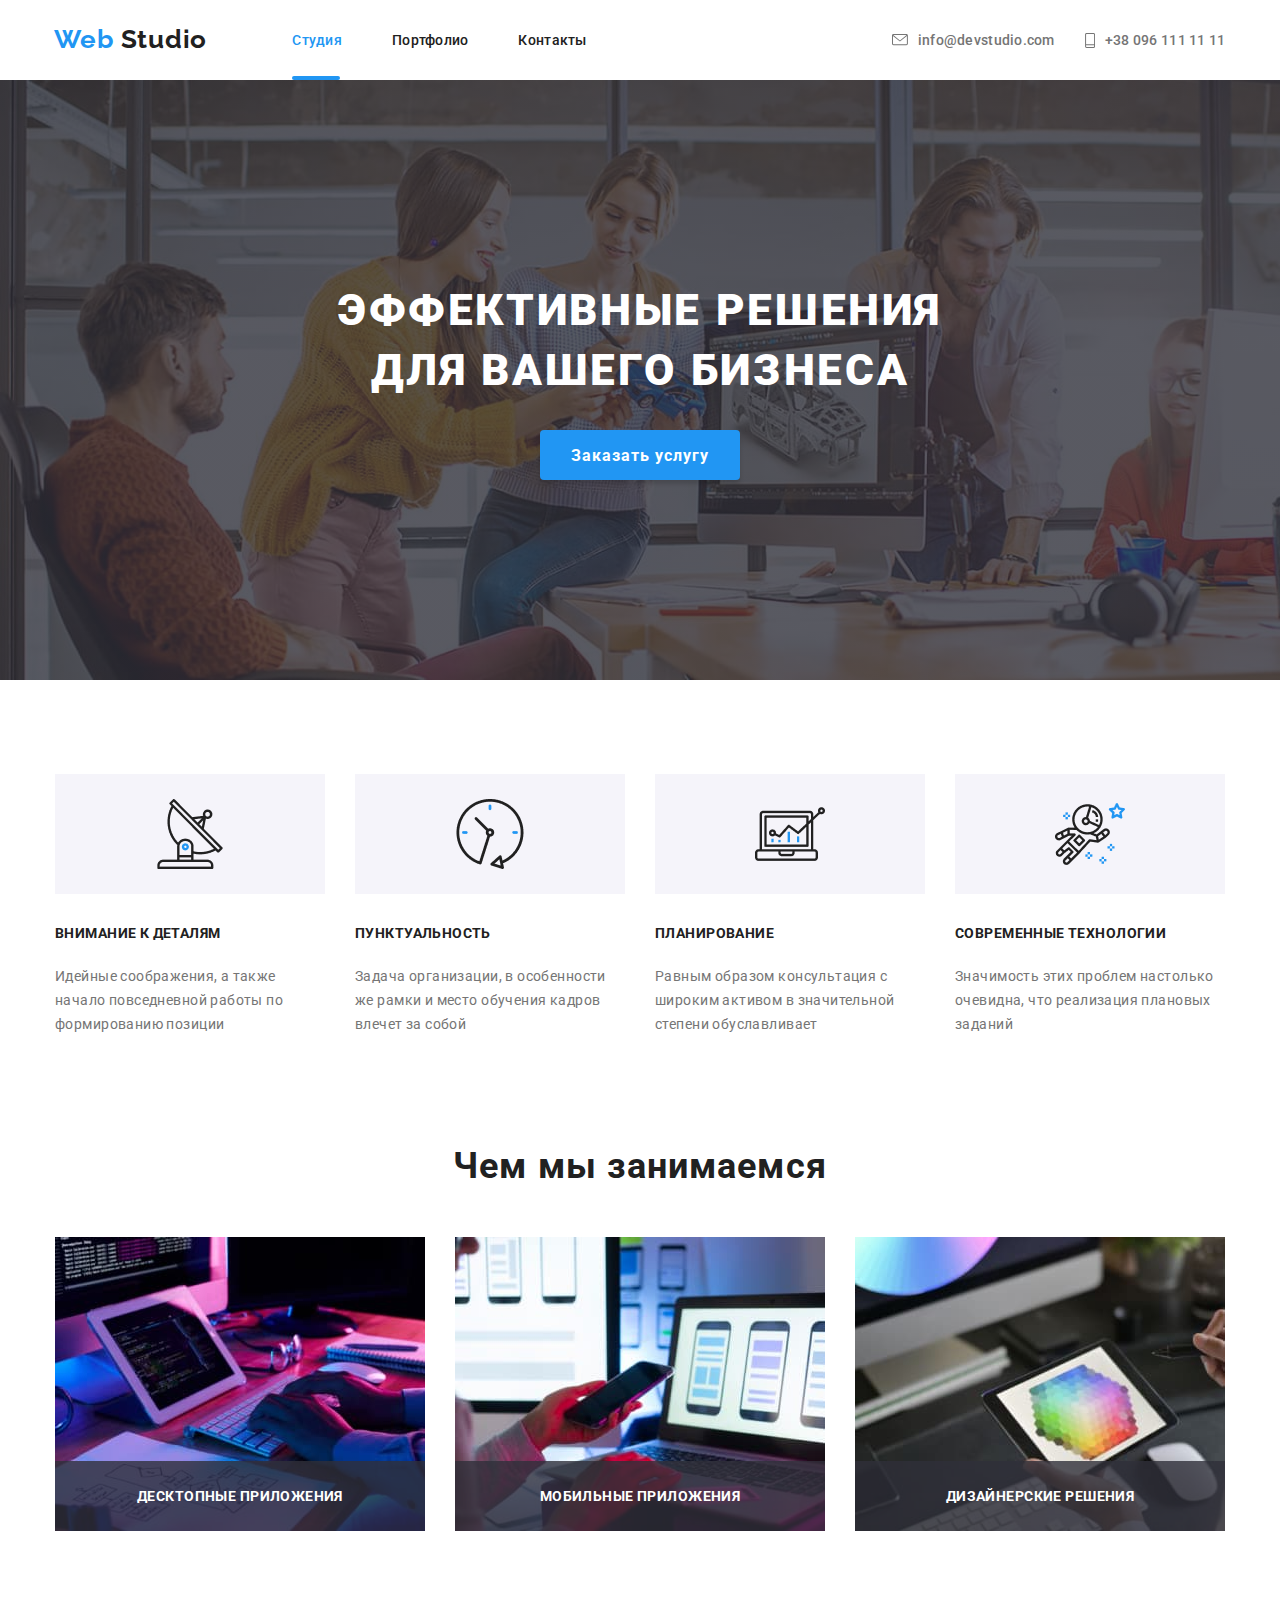
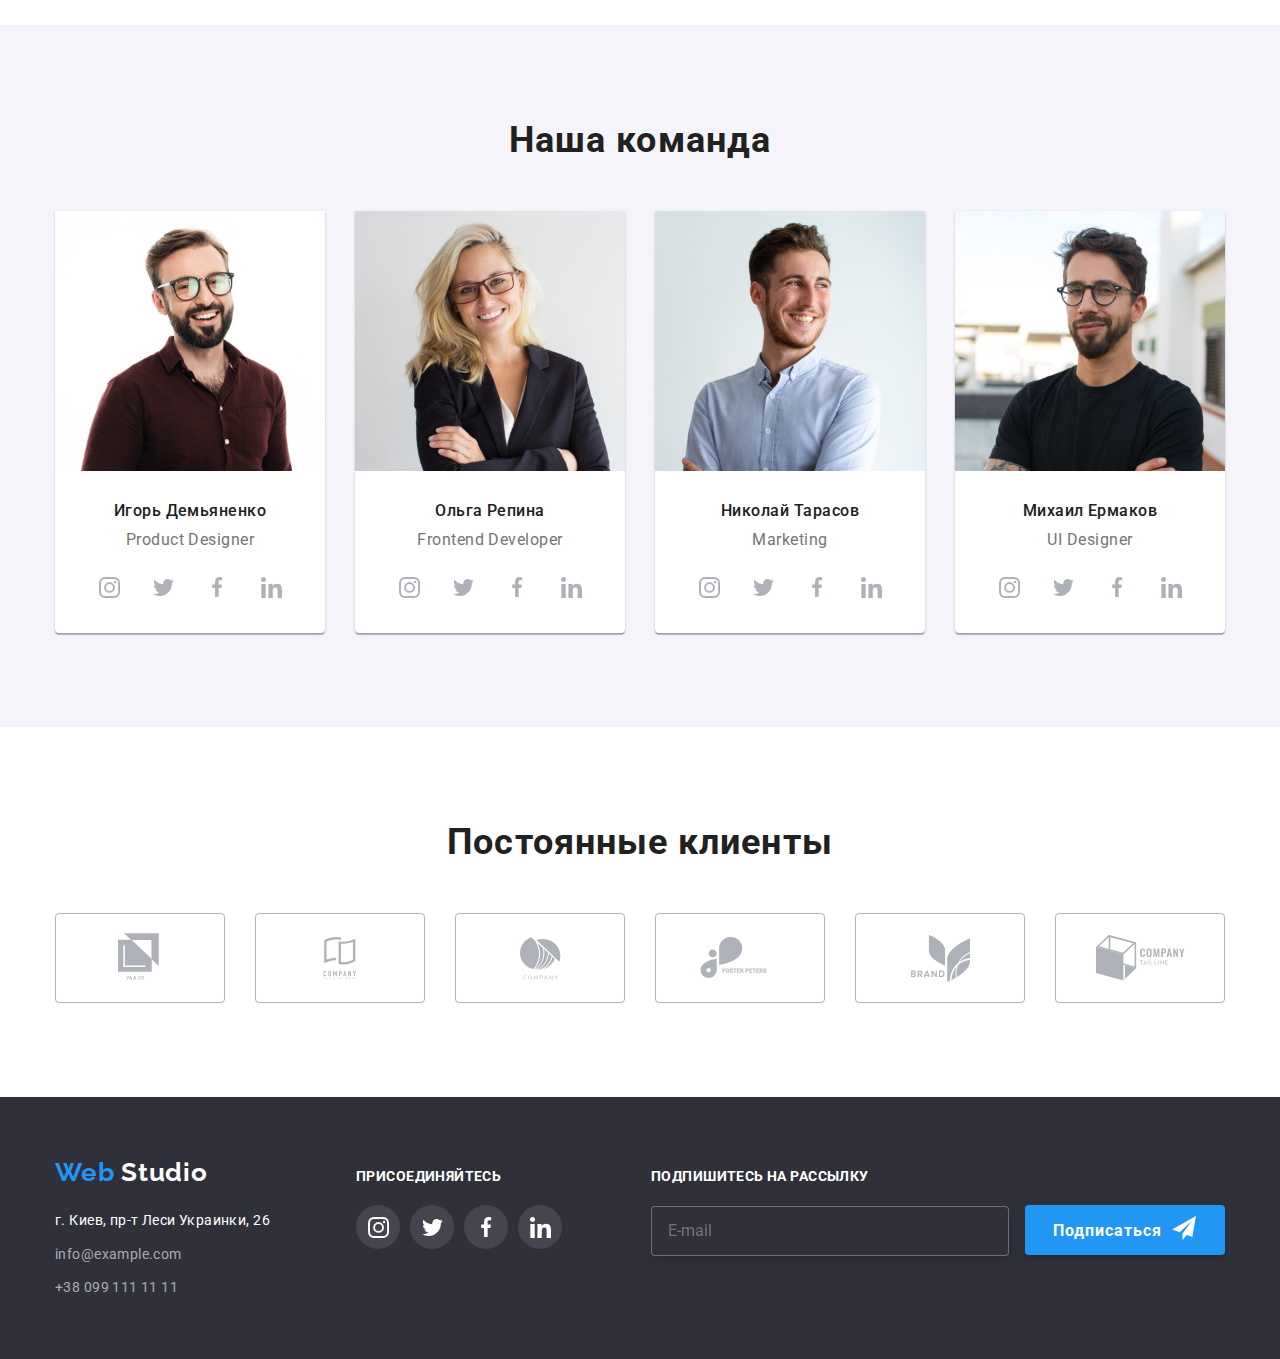
==== index.html @ a900f421 "cloned repository hw-07, added live saas compiler" ====
<!DOCTYPE html>
<html lang="en">
<head>
    <meta charset="UTF-8">
    <meta name="viewport" content="width=device-width, initial-scale=1.0">
    <title>Web Studio</title>
    <link href="https://fonts.googleapis.com/css2?family=Raleway&family=Roboto:wght@400;500;700;900&display=swap" rel="stylesheet">
    <link rel="stylesheet" href="https://cdnjs.cloudflare.com/ajax/libs/modern-normalize/0.7.0/modern-normalize.min.css">
    <link rel="stylesheet" href="./css/styles.css">
</head>
<body class="page">
    <div class="container">
        <header class="header-container container">    
            <!--Navbar-->
            <div class="container">
                <nav class="nav-container">
                    <a class="logo header link" href="./">
                    <span class="site-logo main">
                        <span class="logo-part1">Web </span><span class="logo-part2">Studio</span>
                    </span> 
                    </a>
                    <!--main navigation-->
                    <ul class="site-nav list">
                        <li class="item">
                            <a class="link current-studio" href="./index.html">Студия</a>
                        </li>
                        <li class="item">
                            <a class="link" href="./portfolio.html">Портфолио</a>
                        </li>
                        <li class="item">
                            <a class="link" href="#">Контакты</a>
                        </li>
                    </ul>
                    <!--contacts links-->
                    <ul class="site-contacts list">
                        <li class="item">
                            <svg class="button-icon mail" width="16" height="12">
                                <use href="./images/sprite.svg#icon-mail"></use>
                            </svg>
                            <a class="link" href="mailto:info@devstudio.com">info@devstudio.com</a>
                        </li>
                        <li class="item">
                            <svg class="button-icon tel" width="10" height="15">
                                <use href="./images/sprite.svg#icon-tel"></use>
                            </svg>
                            <a class="link" href="tel:+380961111111">+38 096 111 11 11</a>
                        </li>
                    </ul>
                </nav>
            </div>
        </header>
    </div>
    <main>
         <!--Hero!-->
         <div class="hero">
            <section class="hero-container">
                <div class="hero-section">
                    <H1 class="hero-title">Эффективные решения для вашего бизнеса</H1>
                    <button class="button hero" data-modal-open>Заказать услугу</button>
                </div>             
            </section>
         </div>
        <!--Advantages-->
        <div class="container">
            <section class="advantages-container container">
                <div class="advantages-section">
                    <h2 class="advantages-title" hidden>Наши преимущества</h2>
                    <ul class="advantages-list list">
                        <li class="advantages-item icon-antenna">
                            <h3 class="advantages-subtitle">Внимание к деталям</h3>
                            <p class="advantages-text">Идейные соображения, а также начало повседневной работы по формированию позиции</p>                
                        </li>
                        <li class="advantages-item icon-clock">
                            <h3 class="advantages-subtitle">Пунктуальность</h3>
                            <p class="advantages-text">Задача организации, в особенности же рамки и место обучения кадров влечет за собой</p>
                        </li>
                        <li class="advantages-item icon-diagram">
                            <h3 class="advantages-subtitle">Планирование</h3>
                            <p class="advantages-text">Равным образом консультация с широким активом в значительной степени обуславливает</p>
                        </li>
                        <li class="advantages-item icon-astro">
                            <h3 class="advantages-subtitle">Современные технологии</h3>
                            <p class="advantages-text">Значимость этих проблем настолько очевидна, что реализация плановых заданий</p>
                        </li>
                    </ul>
                </div>
            </section>
        </div>
        <!--Projects examples-->
        <div class="container">
            <section class="projects-container container">
                <div class="projects-section">
                    <h2 class="section-title">Чем мы занимаемся</h2>
                    <ul class="projects-list list">
                        <li class="project-item">
                            <div class="project-thumb">
                                <img class="project-image" src="./images/apps-on-desktop.jpg" alt="Desktop application running on laptop"
                                width="370"
                                height="294">
                                <div class="overlink">
                                    <a class="project-link link" href="#">Десктопные приложения</a>
                                </div>
                            </div>
                        </li>
                        <li class="project-item">
                            <div class="project-thumb">
                                <img class="project-image" src="./images/apps-on-mobile.jpg" alt="Desktop application running on laptop"
                                width="370"
                                height="294">
                                <div class="overlink">
                                    <a class="project-link link" href="#">Мобильные приложения</a>
                                </div>
                            </div>
                        </li>
                        <li class="project-item">
                            <div class="project-thumb">
                                <img class="project-image" src="./images/apps-design.jpg" alt="Desktop application running on laptop"
                                width="370"
                                height="294">
                                <div class="overlink">
                                    <a class="project-link link" href="#">Дизайнерские решения</a>
                                </div>
                            </div>
                        </li>
                    </ul>
                </div>
            </section>
        </div>
        <!--Our Team-->
        <div class="team">
            <section class="team-container">
                <div class="team-section">
                    <h2 class="section-title">Наша команда</h2>
                    <ul class="team-list list">
                        <li class="team-item">
                            <img class="team-member-photo" src="./images/team-idemyanenko.jpg" alt="Игорь Демьяненко"
                            width="270"
                            height="260">
                            <h3 class="team-member-title">Игорь Демьяненко</h3>
                            <p class="team-department">Product Designer</p>
                            <ul class="social-list join list">
                                <li class="social-list-item">
                                    <a class="social-link-person link" href="#" aria-label="Link to Instagram">
                                        <svg class="social-button-person" width="21" height="21">
                                            <use href="./images/sprite.svg#icon-instagram"></use>
                                        </svg>
                                    </a>
                                </li>
                                <li class="social-list-item">
                                    <a class="social-link-person link" href="#" aria-label="Link to Twiiter">
                                        <svg class="social-button-person" width="25" height="21">
                                            <use href="./images/sprite.svg#icon-twitter"></use>
                                        </svg>
                                    </a>
                                </li>
                                <li class="social-list-item">
                                    <a class="social-link-person link" href="#" aria-label="Link to Facebook">
                                        <svg class="social-button-person" width="22" height="20">
                                            <use href="./images/sprite.svg#icon-facebook"></use>
                                        </svg>
                                    </a>
                                </li>
                                <li class="social-list-item">
                                    <a class="social-link-person link" href="#" aria-label="Link to Linkedin">
                                        <svg class="social-button-person" width="21" height="21">
                                            <use href="./images/sprite.svg#icon-linkedin"></use>
                                        </svg>
                                    </a>                  
                                </li>
                            </ul>
                        <li class="team-item">
                            <img class="team-member-photo" src="./images/team-orepina.jpg" alt="Ольга Репина"
                            width="270"
                            height="260">
                            <h3 class="team-member-title">Ольга Репина</h3>
                            <p class="team-department">Frontend Developer</p>
                            <ul class="social-list list">
                                <li class="social-list-item">
                                    <a class="social-link-person link " href="#" aria-label="Link to Instagram">
                                        <svg class="social-button-person" width="21" height="21">
                                            <use href="./images/sprite.svg#icon-instagram"></use>
                                        </svg>
                                    </a>
                                </li>
                                <li class="social-list-item">
                                    <a class="social-link-person link" href="#" aria-label="Link to Twiiter">
                                        <svg class="social-button-person" width="25" height="21">
                                            <use href="./images/sprite.svg#icon-twitter"></use>
                                        </svg>
                                    </a>
                                </li>
                                <li class="social-list-item">
                                    <a class="social-link-person link" href="#" aria-label="Link to Facebook">
                                        <svg class="social-button-person" width="22" height="20">
                                            <use href="./images/sprite.svg#icon-facebook"></use>
                                        </svg>
                                    </a>
                                </li>
                                <li class="social-list-item">
                                    <a class="social-link-person link" href="#" aria-label="Link to Linkedin">
                                        <svg class="social-button-person" width="21" height="21">
                                            <use href="./images/sprite.svg#icon-linkedin"></use>
                                        </svg>
                                    </a>                  
                                </li>
                            </ul>
                        </li>
                        <li class="team-item">
                            <img class="team-member-photo" src="./images/team-ntarasov.jpg" alt="Николай Тарасов"
                            width="270"
                            height="260">
                            <h3 class="team-member-title">Николай Тарасов</h3>
                            <p class="team-department">Marketing</p>
                            <ul class="social-list join list">
                                <li class="social-list-item">
                                    <a class="social-link-person link" href="#" aria-label="Link to Instagram">
                                        <svg class="social-button-person" width="21" height="21">
                                            <use href="./images/sprite.svg#icon-instagram"></use>
                                        </svg>
                                    </a>
                                </li>
                                <li class="social-list-item">
                                    <a class="social-link-person link" href="#" aria-label="Link to Twiiter">
                                        <svg class="social-button-person" width="25" height="21">
                                            <use href="./images/sprite.svg#icon-twitter"></use>
                                        </svg>
                                    </a>
                                </li>
                                <li class="social-list-item">
                                    <a class="social-link-person link" href="#" aria-label="Link to Facebook">
                                        <svg class="social-button-person" width="22" height="20">
                                            <use href="./images/sprite.svg#icon-facebook"></use>
                                        </svg>
                                    </a>
                                </li>
                                <li class="social-list-item">
                                    <a class="social-link-person link" href="#" aria-label="Link to Linkedin">
                                        <svg class="social-button-person" width="21" height="21">
                                            <use href="./images/sprite.svg#icon-linkedin"></use>
                                        </svg>
                                    </a>                  
                                </li>
                            </ul>
                        </li>
                        <li class="team-item">
                            <img class="team-member-photo" src="./images/team-mermakov.jpg" alt="Михаил Ермаков"
                            width="270"
                            height="260">
                            <h3 class="team-member-title">Михаил Ермаков</h3>
                            <p class="team-department">UI Designer</p>
                            <ul class="social-list join list">
                                <li class="social-list-item">
                                    <a class="social-link-person link" href="#" aria-label="Link to Instagram">
                                        <svg class="social-button-person" width="21" height="21">
                                            <use href="./images/sprite.svg#icon-instagram"></use>
                                        </svg>
                                    </a>
                                </li>
                                <li class="social-list-item">
                                    <a class="social-link-person link" href="#" aria-label="Link to Twiiter">
                                        <svg class="social-button-person" width="25" height="21">
                                            <use href="./images/sprite.svg#icon-twitter"></use>
                                        </svg>
                                    </a>
                                </li>
                                <li class="social-list-item">
                                    <a class="social-link-person link" href="#" aria-label="Link to Facebook">
                                        <svg class="social-button-person" width="22" height="20">
                                            <use href="./images/sprite.svg#icon-facebook"></use>
                                        </svg>
                                    </a>
                                </li>
                                <li class="social-list-item">
                                    <a class="social-link-person link" href="#" aria-label="Link to Linkedin">
                                        <svg class="social-button-person" width="21" height="21">
                                            <use href="./images/sprite.svg#icon-linkedin"></use>
                                        </svg>
                                    </a>                  
                                </li>
                            </ul>
                        </li>
                    </ul>
                </div>
            </section>
        </div>
        <!--Сonstant clients-->
        <div class="container">
            <section class="clients-container container">
                <div class="clients">
                    <h2 class="section-title">Постоянные клиенты</h2>
                <ul class="company-list list">
                    <li class="company-item">
                        <a class="link link-logo" href="#" aria-label="Link to Company1">
                            <svg class="company-logo logo1" width="45" height="50">
                                <use href="./images/sprite.svg#icon-logo-1"></use>
                            </svg>
                        </a>
                    </li>
                    <li class="company-item">
                        <a class="link link-logo" href="#" aria-label="Link to Company1">
                            <svg class="company-logo logo2" width="40" height="42">
                                <use href="./images/sprite.svg#icon-logo-2"></use>
                            </svg>
                        </a>
                    </li>
                    <li class="company-item">
                        <a class="link link-logo" href="#" aria-label="Link to Company1">
                            <svg class="company-logo logo3" width="41" height="43">
                                <use href="./images/sprite.svg#icon-logo-3"></use>
                            </svg>
                        </a>
                    </li>
                    <li class="company-item">
                        <a class="link link-logo" href="#" aria-label="Link to Company1">
                            <svg class="company-logo logo4" width="80" height="42">
                                <use href="./images/sprite.svg#icon-logo-4"></use>
                            </svg>
                        </a>
                    </li>
                    <li class="company-item">
                        <a class="link link-logo" href="#" aria-label="Link to Company1">
                            <svg class="company-logo logo5" width="59" height="47">
                                <use href="./images/sprite.svg#icon-logo-5"></use>
                            </svg>
                        </a>
                    </li>
                    <li class="company-item">
                        <a class="link link-logo" href="#" aria-label="Link to Company1">
                            <svg class="company-logo logo6" width="89" height="46">
                                <use href="./images/sprite.svg#icon-logo-6"></use>
                            </svg>
                        </a>
                    </li>
                </ul>
                </div>
            </section>
        </div>
    </main>
    <!--Footer-->
    <div class="footer">
        <footer class="footer-container">
            <!--Address-->
            <div class="section-footer">
                <section class="section-address">
                    <a class="logo footer link" href="./">
                        <span class="site-logo secondary">
                            <span class="logo-part1">Web </span><span class="logo-part2">Studio</span>
                        </span> 
                    </a>
                    <address class="contacts">
                        <p class="address-text">г. Киев, пр-т Леси Украинки, 26</p>
                        <a class="link mail" href="mailto:info@example.com">info@example.com</a><br>
                        <a class="link call" href="tel:+380991111111">+38 099 111 11 11</a>
                    </address>
                </section>
                <!--Join!-->
                <section class="section-join">
                    <p class="join-text">Присоединяйтесь</p>
                    <ul class="social-list list">
                        <li class="social-list-item">
                            <a class="social-link-footer link" href="#" aria-label="Link to Instagram">
                                <svg class="social-button" width="21" height="21">
                                    <use href="./images/sprite.svg#icon-instagram"></use>
                                </svg>
                            </a>
                        </li>
                        <li class="social-list-item">
                            <a class="social-link-footer link" href="#" aria-label="Link to Twiiter">
                                <svg class="social-button" width="25" height="21">
                                    <use href="./images/sprite.svg#icon-twitter"></use>
                                </svg>
                            </a>
                        </li>
                        <li class="social-list-item">
                            <a class="social-link-footer link" href="#" aria-label="Link to Facebook">
                                <svg class="social-button" width="22" height="20">
                                    <use href="./images/sprite.svg#icon-facebook"></use>
                                </svg>
                            </a>
                        </li>
                        <li class="social-list-item">
                            <a class="social-link-footer link" href="#" aria-label="Link to Linkedin">
                                <svg class="social-button" width="21" height="21">
                                    <use href="./images/sprite.svg#icon-linkedin"></use>
                                </svg>
                            </a>                  
                        </li>
                    </ul>
                </section>
                 <!--Subscribe!-->
                <section class="section-subscribe">
                    <form action="#" method="POST">
                        <p class="join-text">Подпишитесь на рассылку</p>
                        <input class="input-mail" type="email" name="email" id="email" placeholder="E-mail" autocomplete="off">
                        <button class="button subscribe" type="submit">Подписаться</button>
                    </form>
                </section>
            </div>
        </footer>
    </div>
    <!--Modal block-->
   <div class="backdrop is-hidden" data-modal>
       <div class="modal">
           <div>
            <button class="btn-close" data-modal-close>
                <svg  width="30" height="30" viewBox="0 0 30 30" fill="none" xmlns="http://www.w3.org/2000/svg">
                    <circle cx="15" cy="15" r="15"/>
                    <circle cx="15" cy="15" r="14.5" stroke="black" stroke-opacity="0.1"/>
                    <path class="icon-close" d="M21 10.1079L19.8921 9L15.5 13.3921L11.1079 9L10 10.1079L14.3921 14.5L10 18.8921L11.1079 20L15.5 15.6079L19.8921 20L21 18.8921L16.6079 14.5L21 10.1079Z" fill="black"/>
                </svg>
           </div>
           <h2 class="form-title">Оставьте свои данные, мы вам перезвоним</h2>
            <form action="#" method="POST">
                <div class="input-field name">
                    <label class="label" for="name">Имя</label>
                    <input class="input" type="text" name="name" id="name" autocomplete="off" autofocus>
                    <span class="input-icon">
                        <svg width="12" height="12" viewBox="0 0 12 12" fill="none" xmlns="http://www.w3.org/2000/svg">
                            <path class="field-icon" d="M6 6C7.6575 6 9 4.6575 9 3C9 1.3425 7.6575 0 6 0C4.3425 0 3 1.3425 3 3C3 4.6575 4.3425 6 6 6ZM6 7.5C3.9975 7.5 0 8.505 0 10.5V11.25C0 11.6625 0.3375 12 0.75 12H11.25C11.6625 12 12 11.6625 12 11.25V10.5C12 8.505 8.0025 7.5 6 7.5Z" fill="#212121"/>
                        </svg>
                    </span> 
                </div>
                <div class="input-field">
                    <label class="label" for="tel">Телефон</label>
                    <input class="input" type="tel" name="tel" id="tel" autocomplete="off">
                    <span class="input-icon">
                        <svg  width="14" height="14" viewBox="0 0 14 14" fill="none" xmlns="http://www.w3.org/2000/svg">
                            <path class="field-icon" d="M11.996 9.12256L10.1579 8.91269C9.71641 8.86203 9.2822 9.01401 8.97102 9.32519L7.63945 10.6568C5.59144 9.61466 3.91251 7.94296 2.87041 5.8877L4.20922 4.54888C4.5204 4.2377 4.67237 3.80349 4.62171 3.36205L4.41185 1.53836C4.325 0.807445 3.70988 0.257446 2.97173 0.257446H1.71976C0.902004 0.257446 0.221746 0.937708 0.272403 1.75547C0.655953 7.93572 5.59868 12.8712 11.7717 13.2548C12.5894 13.3054 13.2697 12.6252 13.2697 11.8074V10.5555C13.2769 9.82453 12.7269 9.2094 11.996 9.12256Z" fill="#212121"/>
                        </svg> 
                    </span>
                </div>
                <div class="input-field">
                    <label class="label" for="email">Почта</label>
                    <input class="input" type="email" name="email" id="email" autocomplete="off">
                    <span class="input-icon">
                        <svg width="16" height="12" viewBox="0 0 16 12" fill="none" xmlns="http://www.w3.org/2000/svg">
                            <path class="field-icon" d="M14 0H2C1.175 0 0.5075 0.675 0.5075 1.5L0.5 10.5C0.5 11.325 1.175 12 2 12H14C14.825 12 15.5 11.325 15.5 10.5V1.5C15.5 0.675 14.825 0 14 0ZM13.7 3.1875L8.3975 6.5025C8.1575 6.6525 7.8425 6.6525 7.6025 6.5025L2.3 3.1875C2.1125 3.0675 2 2.865 2 2.6475C2 2.145 2.5475 1.845 2.975 2.1075L8 5.25L13.025 2.1075C13.4525 1.845 14 2.145 14 2.6475C14 2.865 13.8875 3.0675 13.7 3.1875Z" fill="#212121"/>
                        </svg>
                    </span>
                </div>
                <div class="input-field">
                    <label class="label" for="comments">Комментарий</label>
                    <textarea class="input textarea" 
                        name="comments"
                        id="comments" 
                        cols="30" 
                        rows="5"
                        placeholder="Введите текст"></textarea>
                <div class="input-checkbox"> 
                    <label class="label">Соглашаюсь с рассылкой и принимаю 
                        <input class="checkbox" class="input" type="checkbox" name="checkbox" id="checkbox">
                        <span class="check-icon">
                            <svg class="cheked-icon" width="13" height="10" viewBox="0 0 13 10" fill="none" xmlns="http://www.w3.org/2000/svg">
                                <path d="M1.95703 4.75166L1.88825 4.68604L1.81923 4.75141L0.93123 5.59258L0.854858 5.66492L0.930974 5.73753L4.42671 9.07236L4.49574 9.1382L4.56476 9.07236L12.069 1.91352L12.1449 1.84116L12.069 1.76881L11.1873 0.927644L11.1183 0.861826L11.0493 0.927611L4.49577 7.17353L1.95703 4.75166Z" fill="white" stroke="white" stroke-width="0.2"/>
                            </svg> 
                        </span>
                        <span>
                        <a class="agreement-link" href="#">Условия договора</a>
                        </span>
                    </label>               
                </div>
                <button class="button form" type="submit">Отправить</button>
            </form>
       </div>
   </div>
   <!--Scrip from Repeta, to send submitted form via button type="submit" to nowhere:)-->
   <script>
       (() => {
        document
        .querySelector('.js-speaker-form')
        .addEventListener('submit', e => {
            e.preventDefault();

            new FormData(e.currentTarget).forEach((value, name) =>
            console.log(`${name}: ${value}`),
            );
        });
        })();
   </script>
   <!--Script for opening modal window via button placed at "Hero"-->
   <script src="./js/modal.js"></script>
</body>
</html>
---- css/styles.css ----
:root {
    --text-color-main: #212121;
    --text-color-secondary:#757575;
    --text-color-accent: #2196F3;
    --text-color-accent2: #ffffff;
    --text-color-footer: rgba(255, 255, 255, 0.6);;
    --background-color-main: #ffffff;
    --background-color-secondary: #F5F4FA;
    --background-color-accent: #2196F3;
    --background-color-accent2: #2F303A;
    --background-color-transparent1: rgba(47, 48, 58, 0.8);
    --background-color-transparent2: rgba(33, 150, 243, 0.9);
    --background-color-footer: #2F303A;
    --link-color-inactive: #AFB1B8;
    --link-color-active: #2196F3;
    --nav-underline: #ECECEC;
    --cards-line: #EEEEEE;
}

/*Page main (body) font and color styling*/
.page {
    background-color: var(--background-color-main);
    font-family: 'Roboto', sans-serif;
}

.site-logo {
    font-family: 'Raleway', sans-serif;
    font-size: 26px;
    font-weight: bold;
    line-height: 1.2;
    letter-spacing: 0.03em;
}

h1,h2,h3,h4,h5,h6 {
    margin-top: 0;
    margin-bottom: 0;
}

.list {
    list-style: none;
    padding: 0;
    margin: 0;
}

.link {
    text-decoration: none;

    transition: color 250ms cubic-bezier(0.4, 0, 0.2, 1);
}

.site-nav .link:hover,
.site-nav .link:focus,
.site-contacts .link:hover,
.site-contacts .link:focus {
    color: var( --text-color-accent);
}

/*Navbar (header)styling */

.container {
    background-color: var(--background-color-main);
}

.header-container {
    max-width: 1600px;

    padding-left: 15px;
    padding-right: 15px;
    margin-left: auto;
    margin-right: auto;
}
.container.underline {
    border-bottom: 1px solid var(--nav-underline);
}

.nav-container {
    display: flex;
    align-items: center;
    justify-content: center;
}

.site-logo.main .logo-part1 {
    color: var(--text-color-accent);
}

.site-logo.main .logo-part2 {
    color: var(--text-color-main);
}

.site-nav {
    display: flex;
    margin-left: 85px;
}

/*всем элементам списка, кроме последнего
равен этому выражению  .site-nav .item:not(:last-child) {}
(применить к всем который следует за .item - первый ел-т в списке)
*/
.site-nav .item + .item {
    margin-left: 50px;
}

.site-nav .link {
    position: relative;
    display: block;
    padding-top: 32px;
    padding-bottom: 32px;
    height: 80px;

    color: var(--text-color-main);
    font-weight: 500;
    font-size: 14px;
    line-height: 1.15;
    letter-spacing: 0.02em;
}

.site-nav .link.current-studio {
    display: flex;
    color: var(--text-color-accent);
}

.site-nav .link.current-portfolio {
    display: flex;
    color: var(--text-color-accent);
}

.site-nav .link.current-studio::after {
    position: absolute;
    bottom: 0;
    width: 48px;
    height: 4px;

    display: inline-block;
   
    content:'';
    background-image: url(../images/nav-studio.svg);
}

.site-nav .link.current-portfolio::after {
    position: absolute;
    bottom: 0;
    width: 77px;
    height: 4px;

    display: inline-block;
   
    content:'';
    background-image: url(../images/nav-portfolio.svg);
}

.site-contacts {
    display: inline-flex;
    align-items: center;
    margin-left: 305px;
}

.site-contacts .item {
    display: inline-flex;
    justify-content: center;
    align-items: center;
}

.site-contacts .link {
    color: var(--text-color-secondary);
    font-weight: 500;
    font-size: 14px;
    line-height: 1.5;
    letter-spacing: 0.02em
}

.site-contacts .item + .item{
    padding-left: 30px;
}

.site-contacts .item .link + .link {
    padding-left: 10px;
}

.button-icon {
    fill: var(--text-color-secondary);
    margin-right: 10px;

    transition: color 250ms cubic-bezier(0.4, 0, 0.2, 1);
}

.site-contacts .item:hover .button-icon {
    fill: var(--text-color-accent);
}

.site-contacts .item:hover .link {
    color: var(--text-color-accent);
}


/*Section "Hero" styling*/
.hero {
    background: var(--background-color-transparent1);
}

.hero-container {
    max-width: 1600px;
    height: 600px;
    margin-left: auto;
    margin-right: auto;

    background-image: linear-gradient(to right, rgba(47, 48, 58, 0.8), rgba(47, 48, 58, 0.8)), url(../images/hero-opt.jpg);
}

.hero-section {
    padding-top: 200px;
    padding-bottom: 200px;
    padding-right: 15px;
    padding-left: 15px;
    
    background-color: var(--background-color-transparent);
    text-align: center;
}

.hero-title {
    width: 696px;
    margin-left: auto;
    margin-right: auto;
    margin-bottom: 30px;
    
    color: var(--text-color-accent2);
    font-weight: 900;
    font-size: 44px;
    line-height: 1.364;
    letter-spacing: 0.06em;
    text-transform: uppercase;
}

.button {
    display:inline-block;
    width: 200px;
    height: 50px;
    padding: 10px 30px;

    border: 1px solid transparent;
    box-shadow: 0px 4px 4px rgba(0, 0, 0, 0.15);
    color: var(--text-color-accent2);
    background-color: var(--background-color-accent);
    
    font-weight: 700;
    font-size: 16px;
    line-height: 1.875;
    letter-spacing: 0.06em;
    border-radius: 4px;
}

/*Section "Advantages" styling*/
.advantages-container {
    max-width: 1600px;
    margin-left:auto;
    margin-right: auto;
}

.advantages-section {
    padding-top: 94px;
    padding-left: 15px;
    padding-right: 15px;
    margin-left:auto;
    margin-right: auto;
}
.advantages-list {
    display: flex; 
    justify-content: center;
}

.advantages-item {
    width: 270px;
    align-items: center;
}

.advantages-list .advantages-item + .advantages-item {
    margin-left: 30px;
}

.advantages-item::before {
    display: block;
    content:'';
    height: 120px;
    margin-bottom: 30px;
    background-color: var(--background-color-secondary);
    background-repeat: no-repeat;
    background-position: center;
}

.advantages-item.icon-antenna::before {
    background-image: url(../images/advan-antenna1.png);
}

.advantages-item.icon-clock::before {
    background-image: url(../images/advan-clock1.png);
}

.advantages-item.icon-diagram::before {
    background-image: url(../images/advan-diagram1.png);
}

.advantages-item.icon-astro::before {
    background-image: url(../images/advan-astronaut1.png);
}

.advantages-subtitle {
    display: inline-block;
    width: 270px;
    margin-bottom: 10px;

    color: var(--text-color-main);
    font-weight: bold;
    font-size: 14px;
    line-height: 1.142;
    letter-spacing: 0.03em;
    text-transform: uppercase;
}

.advantages-text {
    width: 270px;

    color: var(--text-color-secondary);
    font-size: 14px;
    line-height: 1.714;
    letter-spacing: 0.03em;
}

/*Section "Our Ptojects"*/
.projects-container {
    max-width: 1600px;
    margin-left:auto;
    margin-right: auto;
}

.projects-section {
    padding-top: 94px;
    padding-bottom: 94px;
    padding-left: 15px;
    padding-right: 15px;
    margin-left:auto;
    margin-right: auto;
}

.projects-list {
    display: flex;
    justify-content: center;
}

.project-item {
    display: inline-block;

    width: 370px;
    height: 294px;
}

.projects-list .project-item + .project-item {
    margin-left: 30px;
}

.project-image {
    display: block;
}

.project-link {
    display: inline-block;
    min-width: 370px;
    height: 70px;
    padding: 27px 82px;

    color: var(--text-color-accent2);
    background-color:var(--background-color-transparent1);
    font-weight: bold;
    font-size: 14px;
    line-height: 1.143;
    letter-spacing: 0.03em;
    text-transform: uppercase;
    text-align: center;
}

.project-thumb {
    position: relative;
}

.overlink {
    position: absolute;
    bottom: 0;
}


/*Headers styling for "Our Ptojects","Our team", "Our Clients" */
.section-title {
    margin-top: 0;
    margin-bottom: 50px;

    color: var(--text-color-main);
    font-weight: bold;
    font-size: 36px;
    line-height: 1.17;
    text-align: center;
    letter-spacing: 0.03em;
}

/*Section "Team" styling*/
.team {
    background-color: var(--background-color-secondary);
}

.team-container {
    max-width: 1600px;
    margin-left:auto;
    margin-right: auto;
}

.team-section {
    padding-top: 94px;
    padding-bottom: 94px;
    padding-left: 15px;
    padding-right: 15px;
}

.team-list {
    display: flex;
    justify-content: center;
}

.team-item {
    padding-bottom: 24px;

    text-align: center;
    background-color: var(--background-color-main);
    border-radius: 0px 0px 4px 4px;
    box-shadow: 0px 1px 3px rgba(0, 0, 0, 0.12), 
                0px 1px 1px rgba(0, 0, 0, 0.14), 
                0px 2px 1px rgba(0, 0, 0, 0.2);

}
.team-list .team-item + .team-item {
    margin-left: 30px;
}

.team-member-photo {
    display: block;
    margin-bottom: 30px;
}

.team-member-title {
    margin-bottom: 10px;
    color:var(--text-color-main);
    font-weight: 500;
    font-size: 16px;
    line-height: 1.188;
    letter-spacing: 0.03em;
}

.team-department {
    margin-top: 0;
    margin-bottom: 16px;

    color:var(--text-color-secondary);
    font-weight: normal;
    font-size: 16px;   
    line-height: 1.188;
    letter-spacing: 0.03em;
}
.social-list {
    display: flex;
    justify-content: center;
}

.social-list .link {
    display: flex;
    justify-content: center;
    align-items: center;
    width: 44px;
    height: 44px;
    border: 1px transparent;
    border-radius: 22px;

    font-weight: 500;
    color: var(--link-color-inactive);
}

.social-list .social-list-item + .social-list-item {
    margin-left: 10px;
}

.social-button-person {
    box-sizing: content-box;
    padding: 4px 4px;

    fill: var(--link-color-inactive);
}

.social-link-person:hover,
.social-link-person:focus,
.social-button-person:hover,
.social-button-person:focus {
    background-color: var(--background-color-accent);
    fill: var(--text-color-accent2);
}

/*Section "Clients" styling*/

.clients-container {
    max-width: 1600px;
    margin-left: auto;
    margin-right: auto;
}

.clients {

    padding-top: 94px;
    padding-bottom: 94px;
    padding-left: 15px;
    padding-right: 15px;
    margin-left: auto;
    margin-right: auto;
}

.company-list {
    display: flex;
    justify-content: center;
}

.company-item {
    display: flex;
    justify-content: center;
    width: 170px;
    height: 90px;

    border: 1px solid var(--link-color-inactive);
    border-radius: 4px; 
}

.company-item + .company-item {
    margin-left: 30px;
}

.company-list .link {
    display: flex;
    align-items: center;
}

.company-logo {
    box-sizing: content-box;
    fill: var(--link-color-inactive); 
}

.logo1 {
    padding: 20px 63px;
}

.logo2 {
    padding: 24px 65px;
}

.logo3 {
    padding: 24px 65px;
}

.logo4 {
    padding: 24px 45px;
}

.logo5 {
    padding: 21px 55px;
}

.logo6 {
    padding: 22px 40px;
}

.company-logo:hover,
.company-logo:focus,
.company-item:hover, 
.company-item:hover {
    fill: var(--link-color-active);
    border-color: var(--link-color-active);
}

/*Footer styling*/
.footer {
    background-color: var(--background-color-footer);
}

.footer-container {
    max-width: 1600px;
    padding-right: 15px;
    padding-left: 15px;
    margin-left: auto;
    margin-right: auto;
}

.section-footer {
    display: flex;

    max-width: 1170px;
    margin-left: auto;
    margin-right: auto;
}

/*Logo + Address block*/

.section-address {
    display: inline-block;
    
    width: 231px;
    padding-top: 60px;
    padding-bottom: 60px;
}

.section-address .link {
    display: block;

    font-size: 14px;
    line-height: 1.72;
    letter-spacing: 0.03em;
    color: var(--text-color-footer);
}

.logo.footer.link{
    display: block;
    margin-bottom: 20px;
}

.site-logo.secondary .logo-part1 {
    color:var(--link-color-active);
}
    
.site-logo.secondary .logo-part2 {
    color: var(--text-color-accent2);
}

.address-text {
    margin-top: 0;
    margin-bottom: 9px;
    
    color: var(--text-color-accent2);
    font-style: normal;
    font-size: 14px;
    line-height: 1.72;
    letter-spacing: 0.03em;
}

.contacts .link {
    display: inline-block;
    font-style: normal;
}

.contacts .mail {
    margin-bottom: 9px;
}

/*Join block*/

.section-join {
    display: inline-block;
    
    width: 206px;
    padding-top: 72px;
    padding-bottom: 100px;
    margin-left: 70px;
}

.join-text, 
.signup-text {
    margin-top:0;
    margin-bottom: 20px;
    padding: 0;

    color: var(--text-color-accent2);
    font-weight: bold;
    font-size: 14px;
    line-height: 1.14;
    letter-spacing: 0.03em;
    text-transform: uppercase;
}
.social-button {
    fill: var(--text-color-accent2);
}

.social-link-footer {
    background-color: rgba(255, 255, 255, 0.1);
}
.social-link-footer:hover {
    background-color: var(--background-color-accent)
}

.section-subscribe {
    display: inline-block;

    max-width: 575px;
    height: 86px;
    padding-top: 72px;
    padding-bottom: 94px;
    margin-left: auto;
}

.input-mail {
    width: 358px ;
    height: 50px;
    padding: 15px 16px;

    color: var(--text-color-accent2);
    background-color: var(--background-color-footer) ;
    border: 1px solid rgba(255, 255, 255, 0.3);
    border-radius: 4px;
    filter: drop-shadow(0px 4px 4px rgba(0, 0, 0, 0.15));
}

.button.subscribe {
    display: inline-flex;
    margin-left: 12px;
    padding: 10px 27px;
}

.button.subscribe::after {
    display: inline-block;
    
    content: "";
    width: 24px;
    height: 24px;
    margin-left: 10px;
    background: url(../images/icon-send.svg);

    background-position: center;
    background-size: cover;
    background-repeat: no-repeat;
   
}

.backdrop {
    position: fixed;
    top: 0;
    left: 0;
    width: 100%;
    height: 100%;
    background-color: rgba(0, 0, 0, 0.2);
}
.backdrop.is-hidden {
    opacity: 0;
    pointer-events: none;
}

.modal {
    position: absolute;
    top: 50%;
    left: 50%;
    transform: translate(-50%, -50%);

    width: 528px;
    height: 581px;
    padding: 40px;

    background-color: var(--background-color-main);
    box-shadow: 0px 1px 3px rgba(0, 0, 0, 0.12), 0px 1px 1px rgba(0, 0, 0, 0.14), 0px 2px 1px rgba(0, 0, 0, 0.2);
    border-radius: 4px;
}

.btn-close {
    position: absolute;
    top: 8px;
    right: 8px;

    border: 0;
    padding: 0;
    
    background-color: var(--background-color-main);
    transition: fill 250ms cubic-bezier(0.4, 0, 0.2, 1);;
}

.btn-close:hover .icon-close,
.btn-close:focus .icon-close {
    fill: var(--link-color-active);
}

.form-title {
    width: 448px;
    margin-bottom: 12px;

    font-weight: bold;
    font-size: 20px;
    line-height: 1.15;
    text-align: center;
    letter-spacing: 0.03em;
    color: var(--text-color-main);
}

.input-field {
    position: relative;

    display: flex;
    flex-direction: column;

    width: 448px;
}

.label {
    display: inline-block;

    margin-bottom: 4px;

    color: var(--text-color-secondary);

    font-weight: normal;
    font-size: 12px;
    line-height: 14px;
    letter-spacing: 0.01em;
}

.input {
    height: 40px;
   
    padding-left: 42px;
    scroll-padding-right: 15px;
    margin-bottom: 10px;
    
    border: 1px solid rgba(33, 33, 33, 0.2);
    box-sizing: border-box;
    border-radius: 4px;

    transition-property: border;
    transition-duration: 250ms;
    transition-timing-function: cubic-bezier(0.4, 0, 0.2, 1) ;
}

.input-icon {
    position: absolute;
    top: 57%;
    left: 15px;

    display: inline-block;

    transform: translateY(-50%);

    transition: fill 250ms cubic-bezier(0.4, 0, 0.2, 1);
    
}
.input-field:hover .input,
.input-field:focus .input {
    border: 1px solid var(--text-color-accent);
}

.input-field:hover .field-icon,
.input-field:focus .field-icon {
    fill: var(--background-color-accent);
}


.input-field .textarea {
    margin-bottom: 25px;
}

.textarea {
    resize: none;

    width: 448px;
    height: 120px;
    padding: 12px 16px;
}

.textarea::placeholder {
    font-weight: normal;
    font-size: 12px;
    line-height: 14px;
    letter-spacing: 0.01em;

    color: rgba(117, 117, 117, 0.5);
}

.input-checkbox {
    display: inline-flex;
    justify-content: center;
    align-items: center;

    height: 24px;
    margin-bottom: 30px;
}

.input-checkbox .input {
    display: inline-flex;
    
    height: 16px;
    width: 15px;
    padding: 0;
    margin: 0;

    background-color: var(--text-color-main);
}

.input-checkbox .label {
    position: relative;

    display: block;

    padding-left: 24.4px;
    

    font-weight: normal;
    font-size: 14px;
    line-height: 2;
    letter-spacing: 0.03em;
}

.checkbox {
    -webkit-appearance: none;  
}

.agreement-link {
    color: var(--text-color-accent);
}

.check-icon {
    position: absolute;
    left: 0;
    top: 50%;
    transform: translateY(-50%);

    display: flex;
    justify-content: center;
    align-items: center;
   
    content: '';
    width: 16px;
    height: 15px;

    border: 1.5px solid var(--text-color-main);
    border-radius: 2px;
}

.checkbox:checked + .check-icon {
    background-color: var(--text-color-accent);
    border: 1.5px transparent var(--text-color-main);
}

.cheked-icon {
    display: block;
}

.button.form {
    margin-left: auto;
    margin-right: auto;
}

/*Portfolio page styling*/
/*Portfolio navigation*/

.portfolio-nav {
    max-width: 1600px;
    padding-right: 15px;
    padding-left: 15px;
    margin-right: auto;
    margin-left: auto;
}

.portfolio-sort {
   
    padding-top: 94px;
    margin-right: auto;
    margin-left: auto;
}

.portfolio-nav-list {
    display: flex;
    justify-content: center;
    padding-bottom: 50px;

    text-align: center;   
}

.nav-button {
    display: inline-block;
    padding: 5px 22px ;
    border: 1px solid transparent;
    border-radius: 4px;
    
    color: var(--text-color-main);
    background-color: var(--background-color-secondary);
    font-weight: 500;
    font-size: 16px;
    line-height: 1.625;
    text-align: center;
    letter-spacing: 0.03em;
}
.portfolio-nav .portfolio-nav-item + .portfolio-nav-item {
    margin-left: 8px;
}

.nav-button:hover,
.nav-button:focus {
    background-color: var(--background-color-accent);
    color: var(--text-color-accent2);
    box-shadow: 0px 3px 1px rgba(0, 0, 0, 0.1), 
                0px 1px 2px rgba(0, 0, 0, 0.08), 
                0px 2px 2px rgba(0, 0, 0, 0.12);
}

.nav-button.current {
    color: var(--text-color-accent2);
    background-color: var(--background-color-accent);
}

/*Portfolio items container*/
.portfolio {
    display: flex;
    max-width: 1600px;
    padding-right: 15px;
    padding-left: 15px;
    margin-right: auto;
    margin-left: auto;
}

.portfolio-container { 
    padding-bottom: 94px;
}

.portfolio-list {
    display: flex;
    flex-wrap: wrap;
    justify-content: center;
}

.portfolio-item {
    display: flex;
    margin-bottom: 30px;
    margin-bottom: 30px;
    margin-right: 30px;

    border: 1px solid var(--cards-line);
}

/*к каждому 3му ел-ту*/
.portfolio-item:nth-child(3n) {
    margin-right: 0;
}
/*к 3 последним ел-там*/
.portfolio-item:nth-last-child(-n+3) {
    margin-bottom: 0;
}

/*альтернативный способ на основе calc
width: calc ((100% - 60px) / 3 ;
margin-right: 30px;
formula
calc((100% - (N of margin in row)*margin) / N of elements in row */

.portfolio-image {
   
}

.portfolio-title {
    min-width: 322px;
    padding-right: 24px;
    padding-left: 24px;
    margin-top: 20px;
    margin-bottom: 4px;

    color: var(--text-color-main);
    font-weight: bold;
    font-size: 18px;
    line-height: 2;
    letter-spacing: 0.06em;
}

.portfolio-type {
    min-width: 322px;
    padding-right: 24px;
    padding-left: 24px;
    margin-top: 0;
    margin-bottom: 20px;

    color: var(--text-color-secondary);
    font-size: 16px;
    line-height: 1.875;
    letter-spacing: 0.03em;
}

.portfolio-text {
    margin: 0;

    color: var(--text-color-accent2);
    font-size: 18px;
    line-height: 28px;
    letter-spacing: 0.03em;
}

.image-thumb {
    position: relative;
    overflow: hidden;
}
.overlay {
    position: absolute;
    top: 0;
    left: 0;
    width: 100%;
    height: 100%;
    
    padding: 63px 24px;
    background-color: var(--background-color-transparent2);

    transform: translateY(100%);
    transition-duration: 250ms;
    transition-timing-function: cubic-bezier(0.4, 0, 0.2, 1);
}

.portfolio-link:hover .overlay {
    transform: translateY(0)

}   
.portfolio-link:hover,
.portfolio-link:focus {
    box-shadow: 0px 1px 1px rgba(0, 0, 0, 0.12), 
                0px 4px 4px rgba(0, 0, 0, 0.06),
                1px 4px 6px rgba(0, 0, 0, 0.16);
}
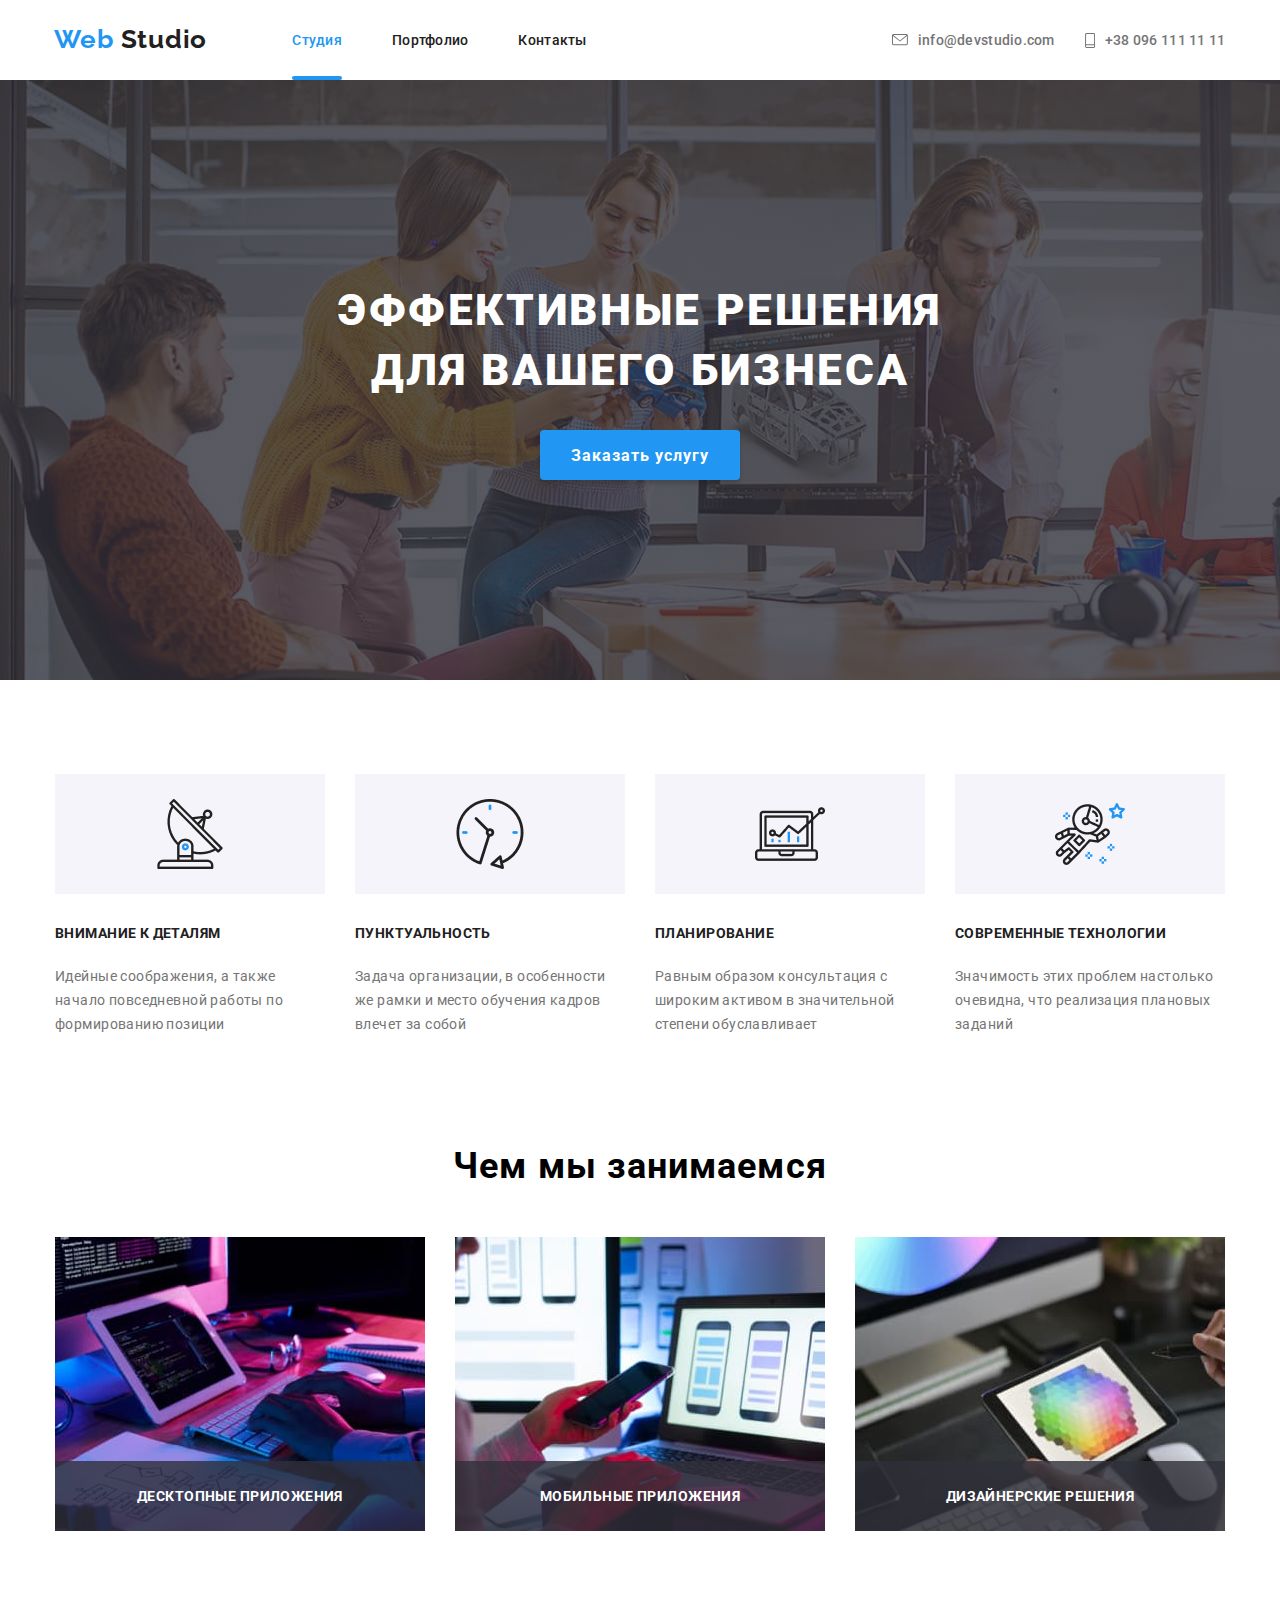
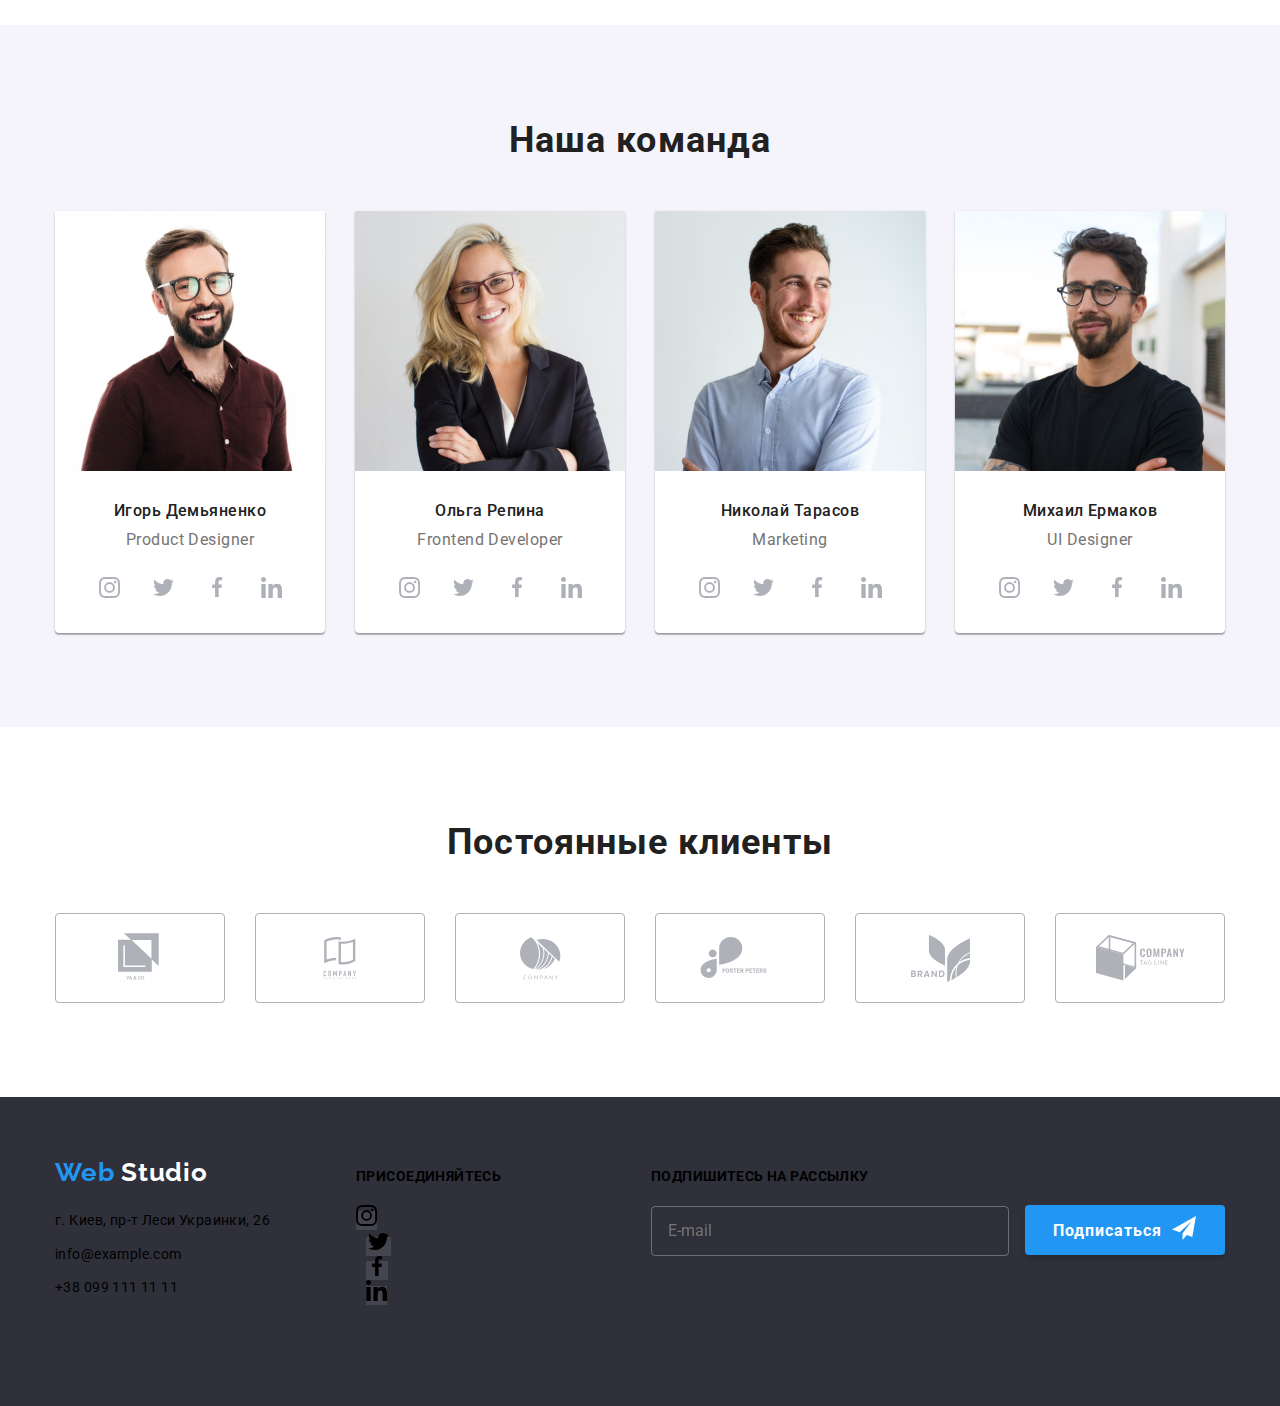
==== commit 745d4c2d: "refactored css for main page" ====
--- a/index.html
+++ b/index.html
@@ -5,8 +5,8 @@
     <meta name="viewport" content="width=device-width, initial-scale=1.0">
     <title>Web Studio</title>
     <link href="https://fonts.googleapis.com/css2?family=Raleway&family=Roboto:wght@400;500;700;900&display=swap" rel="stylesheet">
-    <link rel="stylesheet" href="https://cdnjs.cloudflare.com/ajax/libs/modern-normalize/0.7.0/modern-normalize.min.css">
-    <link rel="stylesheet" href="./css/styles.css">
+    <link rel="stylesheet" href="./css/main.css">
+    <!--<link rel="stylesheet" href="./css/styles.css">-->
 </head>
 <body class="page">
     <div class="container">
@@ -22,7 +22,7 @@
                     <!--main navigation-->
                     <ul class="site-nav list">
                         <li class="item">
-                            <a class="link current-studio" href="./index.html">Студия</a>
+                            <a class="link current" href="./index.html">Студия</a>
                         </li>
                         <li class="item">
                             <a class="link" href="./portfolio.html">Портфолио</a>
@@ -86,7 +86,7 @@
                 </div>
             </section>
         </div>
-        <!--Projects examples-->
+        <!--What we are doing-->
         <div class="container">
             <section class="projects-container container">
                 <div class="projects-section">
@@ -141,28 +141,28 @@
                             <ul class="social-list join list">
                                 <li class="social-list-item">
                                     <a class="social-link-person link" href="#" aria-label="Link to Instagram">
-                                        <svg class="social-button-person" width="21" height="21">
+                                        <svg class="social-icon-person" width="21" height="21">
                                             <use href="./images/sprite.svg#icon-instagram"></use>
                                         </svg>
                                     </a>
                                 </li>
                                 <li class="social-list-item">
                                     <a class="social-link-person link" href="#" aria-label="Link to Twiiter">
-                                        <svg class="social-button-person" width="25" height="21">
+                                        <svg class="social-icon-person" width="25" height="21">
                                             <use href="./images/sprite.svg#icon-twitter"></use>
                                         </svg>
                                     </a>
                                 </li>
                                 <li class="social-list-item">
                                     <a class="social-link-person link" href="#" aria-label="Link to Facebook">
-                                        <svg class="social-button-person" width="22" height="20">
+                                        <svg class="social-icon-person" width="22" height="20">
                                             <use href="./images/sprite.svg#icon-facebook"></use>
                                         </svg>
                                     </a>
                                 </li>
                                 <li class="social-list-item">
                                     <a class="social-link-person link" href="#" aria-label="Link to Linkedin">
-                                        <svg class="social-button-person" width="21" height="21">
+                                        <svg class="social-icon-person" width="21" height="21">
                                             <use href="./images/sprite.svg#icon-linkedin"></use>
                                         </svg>
                                     </a>                  
@@ -177,28 +177,28 @@
                             <ul class="social-list list">
                                 <li class="social-list-item">
                                     <a class="social-link-person link " href="#" aria-label="Link to Instagram">
-                                        <svg class="social-button-person" width="21" height="21">
+                                        <svg class="social-icon-person" width="21" height="21">
                                             <use href="./images/sprite.svg#icon-instagram"></use>
                                         </svg>
                                     </a>
                                 </li>
                                 <li class="social-list-item">
                                     <a class="social-link-person link" href="#" aria-label="Link to Twiiter">
-                                        <svg class="social-button-person" width="25" height="21">
+                                        <svg class="social-icon-person" width="25" height="21">
                                             <use href="./images/sprite.svg#icon-twitter"></use>
                                         </svg>
                                     </a>
                                 </li>
                                 <li class="social-list-item">
                                     <a class="social-link-person link" href="#" aria-label="Link to Facebook">
-                                        <svg class="social-button-person" width="22" height="20">
+                                        <svg class="social-icon-person" width="22" height="20">
                                             <use href="./images/sprite.svg#icon-facebook"></use>
                                         </svg>
                                     </a>
                                 </li>
                                 <li class="social-list-item">
                                     <a class="social-link-person link" href="#" aria-label="Link to Linkedin">
-                                        <svg class="social-button-person" width="21" height="21">
+                                        <svg class="social-icon-person" width="21" height="21">
                                             <use href="./images/sprite.svg#icon-linkedin"></use>
                                         </svg>
                                     </a>                  
@@ -214,28 +214,28 @@
                             <ul class="social-list join list">
                                 <li class="social-list-item">
                                     <a class="social-link-person link" href="#" aria-label="Link to Instagram">
-                                        <svg class="social-button-person" width="21" height="21">
+                                        <svg class="social-icon-person" width="21" height="21">
                                             <use href="./images/sprite.svg#icon-instagram"></use>
                                         </svg>
                                     </a>
                                 </li>
                                 <li class="social-list-item">
                                     <a class="social-link-person link" href="#" aria-label="Link to Twiiter">
-                                        <svg class="social-button-person" width="25" height="21">
+                                        <svg class="social-icon-person" width="25" height="21">
                                             <use href="./images/sprite.svg#icon-twitter"></use>
                                         </svg>
                                     </a>
                                 </li>
                                 <li class="social-list-item">
                                     <a class="social-link-person link" href="#" aria-label="Link to Facebook">
-                                        <svg class="social-button-person" width="22" height="20">
+                                        <svg class="social-icon-person" width="22" height="20">
                                             <use href="./images/sprite.svg#icon-facebook"></use>
                                         </svg>
                                     </a>
                                 </li>
                                 <li class="social-list-item">
                                     <a class="social-link-person link" href="#" aria-label="Link to Linkedin">
-                                        <svg class="social-button-person" width="21" height="21">
+                                        <svg class="social-icon-person" width="21" height="21">
                                             <use href="./images/sprite.svg#icon-linkedin"></use>
                                         </svg>
                                     </a>                  
@@ -251,28 +251,28 @@
                             <ul class="social-list join list">
                                 <li class="social-list-item">
                                     <a class="social-link-person link" href="#" aria-label="Link to Instagram">
-                                        <svg class="social-button-person" width="21" height="21">
+                                        <svg class="social-icon-person" width="21" height="21">
                                             <use href="./images/sprite.svg#icon-instagram"></use>
                                         </svg>
                                     </a>
                                 </li>
                                 <li class="social-list-item">
                                     <a class="social-link-person link" href="#" aria-label="Link to Twiiter">
-                                        <svg class="social-button-person" width="25" height="21">
+                                        <svg class="social-icon-person" width="25" height="21">
                                             <use href="./images/sprite.svg#icon-twitter"></use>
                                         </svg>
                                     </a>
                                 </li>
                                 <li class="social-list-item">
                                     <a class="social-link-person link" href="#" aria-label="Link to Facebook">
-                                        <svg class="social-button-person" width="22" height="20">
+                                        <svg class="social-icon-person" width="22" height="20">
                                             <use href="./images/sprite.svg#icon-facebook"></use>
                                         </svg>
                                     </a>
                                 </li>
                                 <li class="social-list-item">
                                     <a class="social-link-person link" href="#" aria-label="Link to Linkedin">
-                                        <svg class="social-button-person" width="21" height="21">
+                                        <svg class="social-icon-person" width="21" height="21">
                                             <use href="./images/sprite.svg#icon-linkedin"></use>
                                         </svg>
                                     </a>                  
--- a/css/main.css
+++ b/css/main.css
@@ -0,0 +1,1102 @@
+/*--text-color-accent, --background-color-accent, --link-color-active*/
+/*--text-color-accent2, --background-color-main*/
+/*--text-color-main*/
+/*--text-color-secondary*/
+/*--background-color-secondary*/
+/*--background-color-footer, --background-color-accent2*/
+/*--background-color-transparent1*/
+/*--background-color-transparent2*/
+/*--link-color-inactive*/
+/*--nav-underline:*/
+/*--cards-line*/
+/**
+ * Minified by jsDelivr using clean-css v4.2.3.
+ * Original file: /npm/modern-normalize@1.0.0/modern-normalize.css
+ *
+ * Do NOT use SRI with dynamically generated files! More information: https://www.jsdelivr.com/using-sri-with-dynamic-files
+ */
+/*! modern-normalize v1.0.0 | MIT License | https://github.com/sindresorhus/modern-normalize */
+*, ::after, ::before {
+  -webkit-box-sizing: border-box;
+          box-sizing: border-box;
+}
+
+:root {
+  -moz-tab-size: 4;
+  -o-tab-size: 4;
+     tab-size: 4;
+}
+
+html {
+  line-height: 1.15;
+  -webkit-text-size-adjust: 100%;
+}
+
+body {
+  margin: 0;
+}
+
+body {
+  font-family: system-ui,-apple-system,'Segoe UI',Roboto,Helvetica,Arial,sans-serif,'Apple Color Emoji','Segoe UI Emoji';
+}
+
+hr {
+  height: 0;
+  color: inherit;
+}
+
+abbr[title] {
+  -webkit-text-decoration: underline dotted;
+          text-decoration: underline dotted;
+}
+
+b, strong {
+  font-weight: bolder;
+}
+
+code, kbd, pre, samp {
+  font-family: ui-monospace,SFMono-Regular,Consolas,'Liberation Mono',Menlo,monospace;
+  font-size: 1em;
+}
+
+small {
+  font-size: 80%;
+}
+
+sub, sup {
+  font-size: 75%;
+  line-height: 0;
+  position: relative;
+  vertical-align: baseline;
+}
+
+sub {
+  bottom: -.25em;
+}
+
+sup {
+  top: -.5em;
+}
+
+table {
+  text-indent: 0;
+  border-color: inherit;
+}
+
+button, input, optgroup, select, textarea {
+  font-family: inherit;
+  font-size: 100%;
+  line-height: 1.15;
+  margin: 0;
+}
+
+button, select {
+  text-transform: none;
+}
+
+[type=button], [type=reset], [type=submit], button {
+  -webkit-appearance: button;
+}
+
+::-moz-focus-inner {
+  border-style: none;
+  padding: 0;
+}
+
+:-moz-focusring {
+  outline: 1px dotted ButtonText;
+}
+
+:-moz-ui-invalid {
+  box-shadow: none;
+}
+
+legend {
+  padding: 0;
+}
+
+progress {
+  vertical-align: baseline;
+}
+
+::-webkit-inner-spin-button, ::-webkit-outer-spin-button {
+  height: auto;
+}
+
+[type=search] {
+  -webkit-appearance: textfield;
+  outline-offset: -2px;
+}
+
+::-webkit-search-decoration {
+  -webkit-appearance: none;
+}
+
+::-webkit-file-upload-button {
+  -webkit-appearance: button;
+  font: inherit;
+}
+
+summary {
+  display: list-item;
+}
+.page {
+  background-color: #ffffff;
+  font-family: 'Roboto', sans-serif;
+}
+
+h1, h2, h3, h4, h5, h6 {
+  margin-top: 0;
+  margin-bottom: 0;
+}
+
+.list {
+  list-style: none;
+  padding: 0;
+  margin: 0;
+}
+
+.link {
+  text-decoration: none;
+  -webkit-transition: color 250ms cubic-bezier(0.4, 0, 0.2, 1);
+  transition: color 250ms cubic-bezier(0.4, 0, 0.2, 1);
+}
+
+.container {
+  background-color: #ffffff;
+}
+
+.container .header-container {
+  max-width: 1600px;
+  padding-left: 15px;
+  padding-right: 15px;
+  margin-left: auto;
+  margin-right: auto;
+}
+
+.container.underline {
+  border-bottom: 1px solid #ECECEC;
+}
+
+.nav-container {
+  display: -webkit-box;
+  display: -ms-flexbox;
+  display: flex;
+  -webkit-box-align: center;
+      -ms-flex-align: center;
+          align-items: center;
+  -webkit-box-pack: center;
+      -ms-flex-pack: center;
+          justify-content: center;
+}
+
+.nav-container .site-nav {
+  display: -webkit-box;
+  display: -ms-flexbox;
+  display: flex;
+  margin-left: 85px;
+}
+
+.site-nav .item + .item {
+  margin-left: 50px;
+}
+
+.site-nav .link {
+  position: relative;
+  display: block;
+  padding-top: 32px;
+  padding-bottom: 32px;
+  height: 80px;
+  color: #212121;
+  font-weight: 500;
+  font-size: 14px;
+  line-height: 1.15;
+  letter-spacing: 0.02em;
+}
+
+.site-nav .link.current {
+  color: #2196F3;
+}
+
+.site-nav .link.current::after {
+  position: absolute;
+  bottom: 0;
+  left: 0;
+  width: 100%;
+  height: 4px;
+  content: "";
+  background-color: #2196F3;
+  border-radius: 2px;
+}
+
+.site-contacts {
+  display: -webkit-inline-box;
+  display: -ms-inline-flexbox;
+  display: inline-flex;
+  -webkit-box-align: center;
+      -ms-flex-align: center;
+          align-items: center;
+  margin-left: 305px;
+}
+
+.site-contacts .item {
+  display: -webkit-inline-box;
+  display: -ms-inline-flexbox;
+  display: inline-flex;
+  -webkit-box-pack: center;
+      -ms-flex-pack: center;
+          justify-content: center;
+  -webkit-box-align: center;
+      -ms-flex-align: center;
+          align-items: center;
+}
+
+.site-contacts .item + .item {
+  padding-left: 30px;
+}
+
+.site-contacts .link {
+  color: #757575;
+  font-weight: 500;
+  font-size: 14px;
+  line-height: 1.5;
+  letter-spacing: 0.02em;
+}
+
+.site-contacts .link + .link {
+  padding-left: 10px;
+}
+
+.site-contacts .button-icon {
+  fill: #757575;
+  margin-right: 10px;
+  -webkit-transition: color 250ms cubic-bezier(0.4, 0, 0.2, 1);
+  transition: color 250ms cubic-bezier(0.4, 0, 0.2, 1);
+}
+
+.site-contacts .item:hover .button-icon {
+  fill: #2196F3;
+}
+
+.site-contacts .item:hover .link,
+.site-contacts .item:focus .link {
+  color: #2196F3;
+}
+
+.site-nav .link:hover,
+.site-nav .link:focus,
+.site-contacts .link:hover,
+.site-contacts .link:focus {
+  color: #2196F3;
+}
+
+.site-logo {
+  font-family: 'Raleway', sans-serif;
+  font-size: 26px;
+  font-weight: bold;
+  line-height: 1.2;
+  letter-spacing: 0.03em;
+}
+
+.site-logo.main .logo-part1 {
+  color: #2196F3;
+}
+
+.site-logo.main .logo-part2 {
+  color: #212121;
+}
+
+.site-logo.secondary .logo-part1 {
+  color: #2196F3;
+}
+
+.site-logo.secondary .logo-part2 {
+  color: #ffffff;
+}
+
+.logo.footer.link {
+  display: block;
+  margin-bottom: 20px;
+}
+
+.button {
+  display: inline-block;
+  width: 200px;
+  height: 50px;
+  padding: 10px 30px;
+  border: 1px solid transparent;
+  -webkit-box-shadow: 0px 4px 4px rgba(0, 0, 0, 0.15);
+          box-shadow: 0px 4px 4px rgba(0, 0, 0, 0.15);
+  color: #ffffff;
+  background-color: #2196F3;
+  font-weight: 700;
+  font-size: 16px;
+  line-height: 1.875;
+  letter-spacing: 0.06em;
+  border-radius: 4px;
+}
+
+/*Footer styling*/
+.footer {
+  background-color: #2F303A;
+}
+
+.footer-container {
+  max-width: 1600px;
+  padding-right: 15px;
+  padding-left: 15px;
+  margin-left: auto;
+  margin-right: auto;
+}
+
+.section-footer {
+  display: -webkit-box;
+  display: -ms-flexbox;
+  display: flex;
+  max-width: 1170px;
+  margin-left: auto;
+  margin-right: auto;
+}
+
+/*Logo + Address block*/
+.section-address {
+  display: inline-block;
+  width: 231px;
+  padding-top: 60px;
+  padding-bottom: 60px;
+}
+
+.section-address .link {
+  display: block;
+  font-size: 14px;
+  line-height: 1.72;
+  letter-spacing: 0.03em;
+  color: var(--text-color-footer);
+}
+
+.address-text {
+  margin-top: 0;
+  margin-bottom: 9px;
+  color: var(--text-color-accent2);
+  font-style: normal;
+  font-size: 14px;
+  line-height: 1.72;
+  letter-spacing: 0.03em;
+}
+
+.contacts .link {
+  display: inline-block;
+  font-style: normal;
+}
+
+.contacts .mail {
+  margin-bottom: 9px;
+}
+
+/*Join block*/
+.section-join {
+  display: inline-block;
+  width: 206px;
+  padding-top: 72px;
+  padding-bottom: 100px;
+  margin-left: 70px;
+}
+
+.join-text,
+.signup-text {
+  margin-top: 0;
+  margin-bottom: 20px;
+  padding: 0;
+  color: var(--text-color-accent2);
+  font-weight: bold;
+  font-size: 14px;
+  line-height: 1.14;
+  letter-spacing: 0.03em;
+  text-transform: uppercase;
+}
+
+.social-button {
+  fill: var(--text-color-accent2);
+}
+
+.social-link-footer {
+  background-color: rgba(255, 255, 255, 0.1);
+}
+
+.social-link-footer:hover {
+  background-color: var(--background-color-accent);
+}
+
+.section-subscribe {
+  display: inline-block;
+  max-width: 575px;
+  height: 86px;
+  padding-top: 72px;
+  padding-bottom: 94px;
+  margin-left: auto;
+}
+
+.input-mail {
+  width: 358px;
+  height: 50px;
+  padding: 15px 16px;
+  color: var(--text-color-accent2);
+  background-color: var(--background-color-footer);
+  border: 1px solid rgba(255, 255, 255, 0.3);
+  border-radius: 4px;
+  -webkit-filter: drop-shadow(0px 4px 4px rgba(0, 0, 0, 0.15));
+          filter: drop-shadow(0px 4px 4px rgba(0, 0, 0, 0.15));
+}
+
+.button.subscribe {
+  display: -webkit-inline-box;
+  display: -ms-inline-flexbox;
+  display: inline-flex;
+  margin-left: 12px;
+  padding: 10px 27px;
+}
+
+.button.subscribe::after {
+  display: inline-block;
+  content: "";
+  width: 24px;
+  height: 24px;
+  margin-left: 10px;
+  background: url(../images/icon-send.svg);
+  background-position: center;
+  background-size: cover;
+  background-repeat: no-repeat;
+}
+
+/*Hero!*/
+.hero {
+  background: rgba(47, 48, 58, 0.8);
+}
+
+.hero-container {
+  max-width: 1600px;
+  height: 600px;
+  margin-left: auto;
+  margin-right: auto;
+  background-image: -webkit-gradient(linear, left top, right top, from(rgba(47, 48, 58, 0.8)), to(rgba(47, 48, 58, 0.8))), url(../images/hero-opt.jpg);
+  background-image: linear-gradient(to right, rgba(47, 48, 58, 0.8), rgba(47, 48, 58, 0.8)), url(../images/hero-opt.jpg);
+}
+
+.hero-container .hero-section {
+  padding-top: 200px;
+  padding-bottom: 200px;
+  padding-right: 15px;
+  padding-left: 15px;
+  text-align: center;
+}
+
+.hero-container .hero-title {
+  width: 696px;
+  margin-left: auto;
+  margin-right: auto;
+  margin-bottom: 30px;
+  color: #ffffff;
+  font-weight: 900;
+  font-size: 44px;
+  line-height: 1.364;
+  letter-spacing: 0.06em;
+  text-transform: uppercase;
+}
+
+.hero-container .button {
+  display: inline-block;
+  width: 200px;
+  height: 50px;
+  padding: 10px 30px;
+  border: 1px solid transparent;
+  -webkit-box-shadow: 0px 4px 4px rgba(0, 0, 0, 0.15);
+          box-shadow: 0px 4px 4px rgba(0, 0, 0, 0.15);
+  color: #ffffff;
+  background-color: #2196F3;
+  font-weight: 700;
+  font-size: 16px;
+  line-height: 1.875;
+  letter-spacing: 0.06em;
+  border-radius: 4px;
+}
+
+/*Section "Advantages" styling*/
+.advantages-container {
+  max-width: 1600px;
+  margin-left: auto;
+  margin-right: auto;
+}
+
+.advantages-container .advantages-section {
+  padding-top: 94px;
+  padding-left: 15px;
+  padding-right: 15px;
+  margin-left: auto;
+  margin-right: auto;
+}
+
+.advantages-section .advantages-list {
+  display: -webkit-box;
+  display: -ms-flexbox;
+  display: flex;
+  -webkit-box-pack: center;
+      -ms-flex-pack: center;
+          justify-content: center;
+}
+
+.advantages-list .advantages-item {
+  width: 270px;
+  -webkit-box-align: center;
+      -ms-flex-align: center;
+          align-items: center;
+}
+
+.advantages-list .advantages-item + .advantages-item {
+  margin-left: 30px;
+}
+
+.advantages-item::before {
+  display: block;
+  height: 120px;
+  margin-bottom: 30px;
+  content: '';
+  background-color: #F5F4FA;
+  background-repeat: no-repeat;
+  background-position: center;
+}
+
+.advantages-item .advantages-subtitle {
+  display: inline-block;
+  width: 270px;
+  margin-bottom: 10px;
+  color: #212121;
+  font-weight: bold;
+  font-size: 14px;
+  line-height: 1.142;
+  letter-spacing: 0.03em;
+  text-transform: uppercase;
+}
+
+.advantages-item .advantages-text {
+  width: 270px;
+  color: #757575;
+  font-size: 14px;
+  line-height: 1.714;
+  letter-spacing: 0.03em;
+}
+
+.advantages-item.icon-antenna::before {
+  background-image: url(../images/advan-antenna1.png);
+}
+
+.advantages-item.icon-clock::before {
+  background-image: url(../images/advan-clock1.png);
+}
+
+.advantages-item.icon-diagram::before {
+  background-image: url(../images/advan-diagram1.png);
+}
+
+.advantages-item.icon-astro::before {
+  background-image: url(../images/advan-astronaut1.png);
+}
+
+/*Section "Our Ptojects"*/
+.projects-container {
+  max-width: 1600px;
+  margin-left: auto;
+  margin-right: auto;
+}
+
+.projects-container .projects-section {
+  padding-top: 94px;
+  padding-bottom: 94px;
+  padding-left: 15px;
+  padding-right: 15px;
+  margin-left: auto;
+  margin-right: auto;
+}
+
+.projects-section .section-title {
+  margin-top: 0;
+  margin-bottom: 50px;
+  color: var(--text-color-main);
+  font-weight: bold;
+  font-size: 36px;
+  line-height: 1.17;
+  text-align: center;
+  letter-spacing: 0.03em;
+}
+
+.projects-list {
+  display: -webkit-box;
+  display: -ms-flexbox;
+  display: flex;
+  -webkit-box-pack: center;
+      -ms-flex-pack: center;
+          justify-content: center;
+}
+
+.projects-list .project-item {
+  display: inline-block;
+  width: 370px;
+  height: 294px;
+}
+
+.projects-list .project-item + .project-item {
+  margin-left: 30px;
+}
+
+.project-item .project-thumb {
+  position: relative;
+}
+
+.project-thumb .project-image {
+  display: block;
+}
+
+.project-thumb .overlink {
+  position: absolute;
+  bottom: 0;
+}
+
+.overlink .project-link {
+  display: inline-block;
+  min-width: 370px;
+  height: 70px;
+  padding: 27px 82px;
+  color: #ffffff;
+  background-color: rgba(47, 48, 58, 0.8);
+  font-weight: bold;
+  font-size: 14px;
+  line-height: 1.143;
+  letter-spacing: 0.03em;
+  text-transform: uppercase;
+  text-align: center;
+}
+
+/*Section "Team" styling*/
+.team {
+  background-color: #F5F4FA;
+}
+
+.team .team-container {
+  max-width: 1600px;
+  margin-left: auto;
+  margin-right: auto;
+}
+
+.team-container .team-section {
+  padding-top: 94px;
+  padding-bottom: 94px;
+  padding-left: 15px;
+  padding-right: 15px;
+}
+
+.team-section .section-title {
+  margin-top: 0;
+  margin-bottom: 50px;
+  color: #212121;
+  font-weight: bold;
+  font-size: 36px;
+  line-height: 1.17;
+  text-align: center;
+  letter-spacing: 0.03em;
+}
+
+.team-section .team-list {
+  display: -webkit-box;
+  display: -ms-flexbox;
+  display: flex;
+  -webkit-box-pack: center;
+      -ms-flex-pack: center;
+          justify-content: center;
+}
+
+.team-list .team-item {
+  padding-bottom: 24px;
+  text-align: center;
+  background-color: #ffffff;
+  border-radius: 0px 0px 4px 4px;
+  -webkit-box-shadow: 0px 1px 3px rgba(0, 0, 0, 0.12), 0px 1px 1px rgba(0, 0, 0, 0.14), 0px 2px 1px rgba(0, 0, 0, 0.2);
+          box-shadow: 0px 1px 3px rgba(0, 0, 0, 0.12), 0px 1px 1px rgba(0, 0, 0, 0.14), 0px 2px 1px rgba(0, 0, 0, 0.2);
+}
+
+.team-list .team-item + .team-item {
+  margin-left: 30px;
+}
+
+.team-item .team-member-photo {
+  display: block;
+  margin-bottom: 30px;
+}
+
+.team-item .team-member-title {
+  margin-bottom: 10px;
+  color: #212121;
+  font-weight: 500;
+  font-size: 16px;
+  line-height: 1.188;
+  letter-spacing: 0.03em;
+}
+
+.team-item .team-department {
+  margin-top: 0;
+  margin-bottom: 16px;
+  color: #757575;
+  font-weight: normal;
+  font-size: 16px;
+  line-height: 1.188;
+  letter-spacing: 0.03em;
+}
+
+.team-item .social-list {
+  display: -webkit-box;
+  display: -ms-flexbox;
+  display: flex;
+  -webkit-box-pack: center;
+      -ms-flex-pack: center;
+          justify-content: center;
+}
+
+.social-list .social-link-person {
+  display: -webkit-box;
+  display: -ms-flexbox;
+  display: flex;
+  -webkit-box-pack: center;
+      -ms-flex-pack: center;
+          justify-content: center;
+  -webkit-box-align: center;
+      -ms-flex-align: center;
+          align-items: center;
+  width: 44px;
+  height: 44px;
+  border: 1px transparent;
+  border-radius: 22px;
+  font-weight: 500;
+  color: var(--link-color-inactive);
+}
+
+.social-list-item + .social-list-item {
+  margin-left: 10px;
+}
+
+.social-link-person .social-icon-person {
+  -webkit-box-sizing: content-box;
+          box-sizing: content-box;
+  padding: 4px 4px;
+  fill: #AFB1B8;
+}
+
+.social-link-person:hover, .social-link-person:focus {
+  background-color: #2196F3;
+}
+
+.social-link-person:hover .social-icon-person,
+.social-link-person:focus .social-icon-person {
+  fill: #ffffff;
+}
+
+/*Section "Clients" styling*/
+.clients-container {
+  max-width: 1600px;
+  margin-left: auto;
+  margin-right: auto;
+}
+
+.clients-container .clients {
+  padding-top: 94px;
+  padding-bottom: 94px;
+  padding-left: 15px;
+  padding-right: 15px;
+  margin-left: auto;
+  margin-right: auto;
+}
+
+.clients .section-title {
+  margin-top: 0;
+  margin-bottom: 50px;
+  color: #212121;
+  font-weight: bold;
+  font-size: 36px;
+  line-height: 1.17;
+  text-align: center;
+  letter-spacing: 0.03em;
+}
+
+.clients .company-list {
+  display: -webkit-box;
+  display: -ms-flexbox;
+  display: flex;
+  -webkit-box-pack: center;
+      -ms-flex-pack: center;
+          justify-content: center;
+}
+
+.company-list .company-item {
+  display: -webkit-box;
+  display: -ms-flexbox;
+  display: flex;
+  -webkit-box-pack: center;
+      -ms-flex-pack: center;
+          justify-content: center;
+  width: 170px;
+  height: 90px;
+  border: 1px solid #AFB1B8;
+  border-radius: 4px;
+}
+
+.company-list .company-item + .company-item {
+  margin-left: 30px;
+}
+
+.company-item .link-logo {
+  display: -webkit-box;
+  display: -ms-flexbox;
+  display: flex;
+  -webkit-box-align: center;
+      -ms-flex-align: center;
+          align-items: center;
+}
+
+.company-item:hover, .company-item:focus {
+  border-color: #2196F3;
+}
+
+.company-item:hover .company-logo,
+.company-item:focus .company-logo {
+  fill: #2196F3;
+}
+
+.link-logo .company-logo {
+  -webkit-box-sizing: content-box;
+          box-sizing: content-box;
+  fill: #AFB1B8;
+}
+
+.backdrop.is-hidden {
+  opacity: 0;
+  pointer-events: none;
+}
+
+.backdrop {
+  position: fixed;
+  top: 0;
+  left: 0;
+  width: 100%;
+  height: 100%;
+  background-color: rgba(0, 0, 0, 0.2);
+}
+
+.backdrop .modal {
+  position: absolute;
+  top: 50%;
+  left: 50%;
+  -webkit-transform: translate(-50%, -50%);
+          transform: translate(-50%, -50%);
+  width: 528px;
+  height: 581px;
+  padding: 40px;
+  background-color: #ffffff;
+  -webkit-box-shadow: 0px 1px 3px rgba(0, 0, 0, 0.12), 0px 1px 1px rgba(0, 0, 0, 0.14), 0px 2px 1px rgba(0, 0, 0, 0.2);
+          box-shadow: 0px 1px 3px rgba(0, 0, 0, 0.12), 0px 1px 1px rgba(0, 0, 0, 0.14), 0px 2px 1px rgba(0, 0, 0, 0.2);
+  border-radius: 4px;
+}
+
+.modal .btn-close {
+  position: absolute;
+  top: 8px;
+  right: 8px;
+  border: 0;
+  padding: 0;
+  background-color: #ffffff;
+  -webkit-transition: fill 250ms cubic-bezier(0.4, 0, 0.2, 1);
+  transition: fill 250ms cubic-bezier(0.4, 0, 0.2, 1);
+}
+
+.modal .form-title {
+  width: 448px;
+  margin-bottom: 12px;
+  font-weight: bold;
+  font-size: 20px;
+  line-height: 1.15;
+  text-align: center;
+  letter-spacing: 0.03em;
+  color: #212121;
+}
+
+.btn-close:hover .icon-close,
+.btn-close:focus .icon-close {
+  fill: #2196F3;
+}
+
+.input-field {
+  position: relative;
+  display: -webkit-box;
+  display: -ms-flexbox;
+  display: flex;
+  -webkit-box-orient: vertical;
+  -webkit-box-direction: normal;
+      -ms-flex-direction: column;
+          flex-direction: column;
+  width: 448px;
+}
+
+.input-field .label {
+  display: inline-block;
+  margin-bottom: 4px;
+  color: #757575;
+  font-weight: normal;
+  font-size: 12px;
+  line-height: 14px;
+  letter-spacing: 0.01em;
+}
+
+.input-field .input {
+  height: 40px;
+  padding-left: 42px;
+  scroll-padding-right: 15px;
+  margin-bottom: 10px;
+  border: 1px solid rgba(33, 33, 33, 0.2);
+  -webkit-box-sizing: border-box;
+          box-sizing: border-box;
+  border-radius: 4px;
+  -webkit-transition-property: border;
+  transition-property: border;
+  -webkit-transition-duration: 250ms;
+          transition-duration: 250ms;
+  -webkit-transition-timing-function: cubic-bezier(0.4, 0, 0.2, 1);
+          transition-timing-function: cubic-bezier(0.4, 0, 0.2, 1);
+}
+
+.input-field .input-icon {
+  position: absolute;
+  top: 57%;
+  left: 15px;
+  display: inline-block;
+  -webkit-transform: translateY(-50%);
+          transform: translateY(-50%);
+  -webkit-transition: fill 250ms cubic-bezier(0.4, 0, 0.2, 1);
+  transition: fill 250ms cubic-bezier(0.4, 0, 0.2, 1);
+}
+
+.input-field:hover .input,
+.input-field:focus .input {
+  border: 1px solid #2196F3;
+}
+
+.input-field:hover .field-icon,
+.input-field:focus .field-icon {
+  fill: #2196F3;
+}
+
+.input-field .textarea {
+  resize: none;
+  width: 448px;
+  height: 120px;
+  padding: 12px 16px;
+  margin-bottom: 25px;
+}
+
+.textarea::-webkit-input-placeholder {
+  font-weight: normal;
+  font-size: 12px;
+  line-height: 14px;
+  letter-spacing: 0.01em;
+  color: rgba(117, 117, 117, 0.5);
+}
+
+.textarea:-ms-input-placeholder {
+  font-weight: normal;
+  font-size: 12px;
+  line-height: 14px;
+  letter-spacing: 0.01em;
+  color: rgba(117, 117, 117, 0.5);
+}
+
+.textarea::-ms-input-placeholder {
+  font-weight: normal;
+  font-size: 12px;
+  line-height: 14px;
+  letter-spacing: 0.01em;
+  color: rgba(117, 117, 117, 0.5);
+}
+
+.textarea::placeholder {
+  font-weight: normal;
+  font-size: 12px;
+  line-height: 14px;
+  letter-spacing: 0.01em;
+  color: rgba(117, 117, 117, 0.5);
+}
+
+.input-checkbox {
+  display: -webkit-inline-box;
+  display: -ms-inline-flexbox;
+  display: inline-flex;
+  -webkit-box-pack: center;
+      -ms-flex-pack: center;
+          justify-content: center;
+  -webkit-box-align: center;
+      -ms-flex-align: center;
+          align-items: center;
+  height: 24px;
+  margin-bottom: 30px;
+}
+
+.input-checkbox .label {
+  position: relative;
+  display: block;
+  padding-left: 24.4px;
+  font-weight: normal;
+  font-size: 14px;
+  line-height: 2;
+  letter-spacing: 0.03em;
+}
+
+.label .checkbox {
+  -webkit-appearance: none;
+  -moz-appearance: none;
+       appearance: none;
+}
+
+.label .check-icon {
+  position: absolute;
+  left: 0;
+  top: 50%;
+  -webkit-transform: translateY(-50%);
+          transform: translateY(-50%);
+  display: -webkit-box;
+  display: -ms-flexbox;
+  display: flex;
+  -webkit-box-pack: center;
+      -ms-flex-pack: center;
+          justify-content: center;
+  -webkit-box-align: center;
+      -ms-flex-align: center;
+          align-items: center;
+  content: '';
+  width: 16px;
+  height: 15px;
+  border: 1.5px solid #212121;
+  border-radius: 2px;
+}
+
+.label .agreement-link {
+  color: #2196F3;
+}
+
+.checkbox:checked + .check-icon {
+  background-color: #2196F3;
+  border-color: #2196F3;
+}
+
+.check-icon .cheked-icon {
+  display: block;
+}
+
+.button.form {
+  margin-left: auto;
+  margin-right: auto;
+}
+/*# sourceMappingURL=main.css.map */--- a/css/styles.css
+++ b/css/styles.css
@@ -3,7 +3,7 @@
     --text-color-secondary:#757575;
     --text-color-accent: #2196F3;
     --text-color-accent2: #ffffff;
-    --text-color-footer: rgba(255, 255, 255, 0.6);;
+    --text-color-footer: rgba(255, 255, 255, 0.6);
     --background-color-main: #ffffff;
     --background-color-secondary: #F5F4FA;
     --background-color-accent: #2196F3;
@@ -44,15 +44,7 @@
 
 .link {
     text-decoration: none;
-
     transition: color 250ms cubic-bezier(0.4, 0, 0.2, 1);
-}
-
-.site-nav .link:hover,
-.site-nav .link:focus,
-.site-contacts .link:hover,
-.site-contacts .link:focus {
-    color: var( --text-color-accent);
 }
 
 /*Navbar (header)styling */
@@ -176,6 +168,13 @@
     padding-left: 10px;
 }
 
+.site-nav .link:hover,
+.site-nav .link:focus,
+.site-contacts .link:hover,
+.site-contacts .link:focus {
+    color: var( --text-color-accent);
+}
+
 .button-icon {
     fill: var(--text-color-secondary);
     margin-right: 10px;
@@ -190,7 +189,6 @@
 .site-contacts .item:hover .link {
     color: var(--text-color-accent);
 }
-
 
 /*Section "Hero" styling*/
 .hero {
@@ -385,7 +383,6 @@
     bottom: 0;
 }
 
-
 /*Headers styling for "Our Ptojects","Our team", "Our Clients" */
 .section-title {
     margin-top: 0;
@@ -499,7 +496,6 @@
 }
 
 /*Section "Clients" styling*/
-
 .clients-container {
     max-width: 1600px;
     margin-left: auto;
@@ -507,7 +503,6 @@
 }
 
 .clients {
-
     padding-top: 94px;
     padding-bottom: 94px;
     padding-left: 15px;
@@ -727,7 +722,7 @@
     background-repeat: no-repeat;
    
 }
-
+/*Modal form*/
 .backdrop {
     position: fixed;
     top: 0;
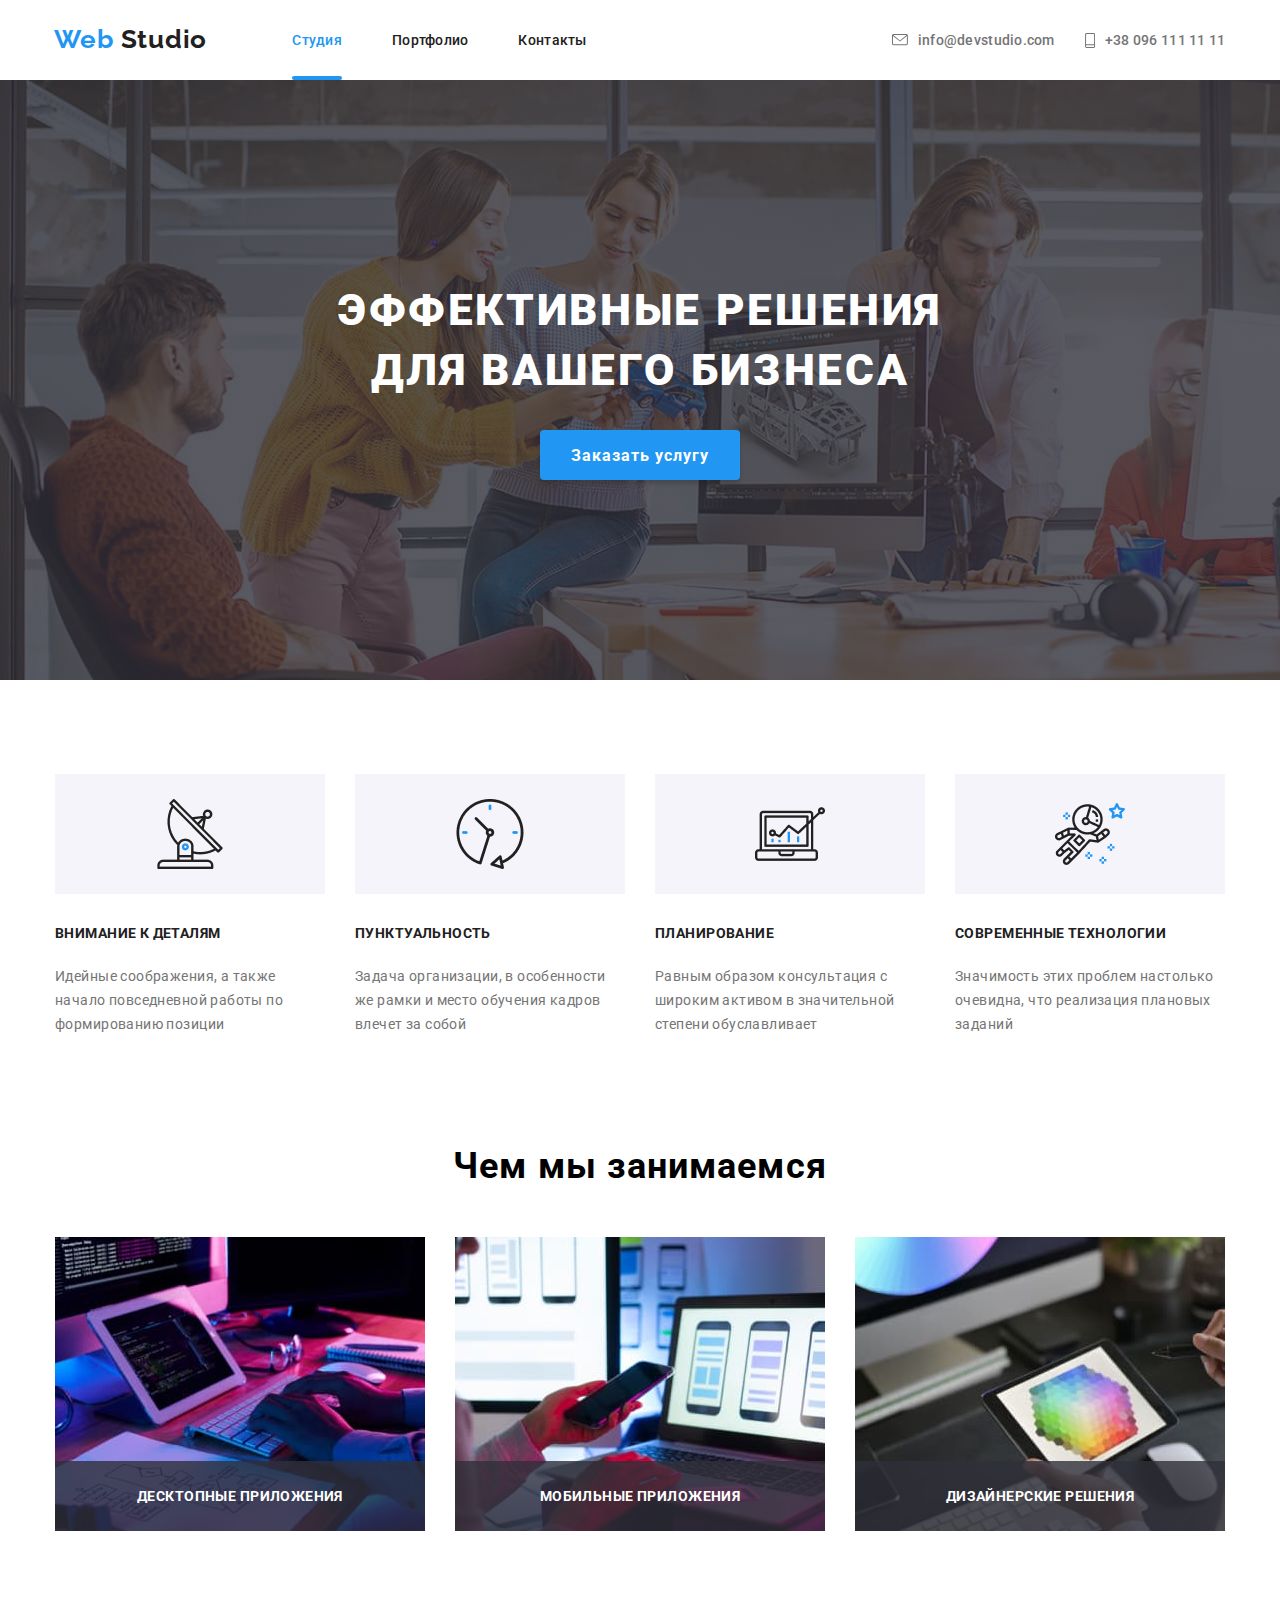
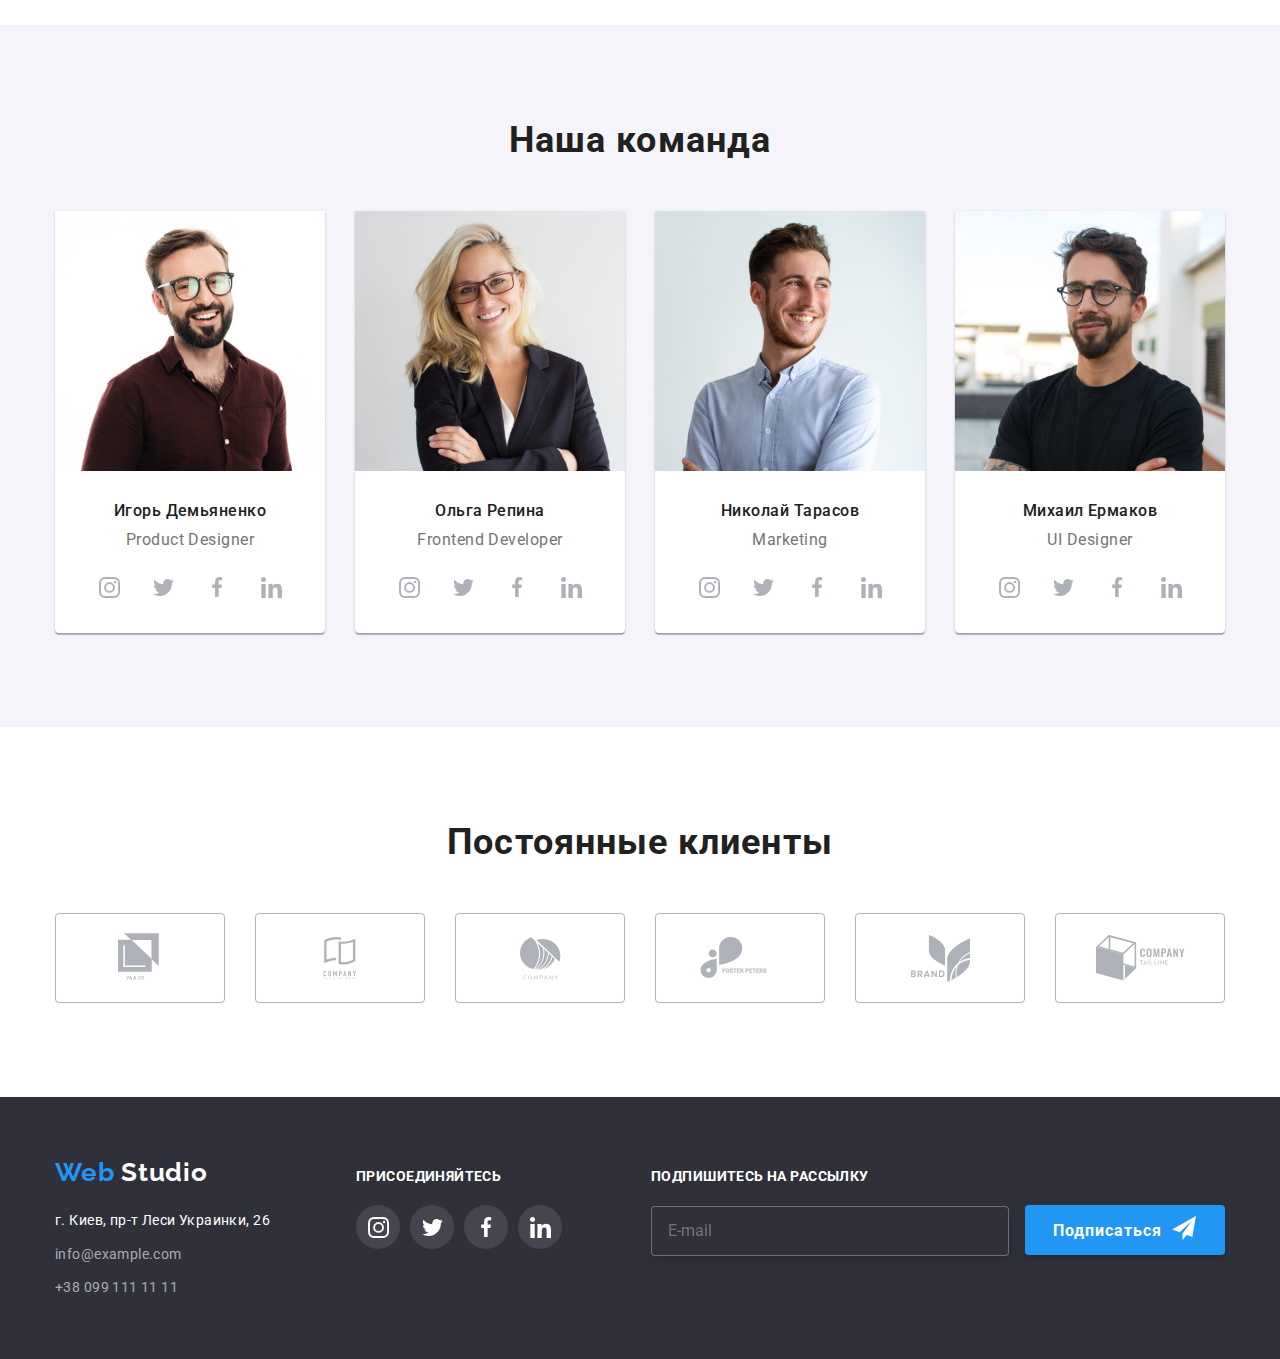
==== commit aa1401ab: "fixed footer css styles" ====
--- a/index.html
+++ b/index.html
@@ -359,28 +359,28 @@
                     <ul class="social-list list">
                         <li class="social-list-item">
                             <a class="social-link-footer link" href="#" aria-label="Link to Instagram">
-                                <svg class="social-button" width="21" height="21">
+                                <svg class="social-icon" width="21" height="21">
                                     <use href="./images/sprite.svg#icon-instagram"></use>
                                 </svg>
                             </a>
                         </li>
                         <li class="social-list-item">
                             <a class="social-link-footer link" href="#" aria-label="Link to Twiiter">
-                                <svg class="social-button" width="25" height="21">
+                                <svg class="social-icon" width="25" height="21">
                                     <use href="./images/sprite.svg#icon-twitter"></use>
                                 </svg>
                             </a>
                         </li>
                         <li class="social-list-item">
                             <a class="social-link-footer link" href="#" aria-label="Link to Facebook">
-                                <svg class="social-button" width="22" height="20">
+                                <svg class="social-icon" width="22" height="20">
                                     <use href="./images/sprite.svg#icon-facebook"></use>
                                 </svg>
                             </a>
                         </li>
                         <li class="social-list-item">
                             <a class="social-link-footer link" href="#" aria-label="Link to Linkedin">
-                                <svg class="social-button" width="21" height="21">
+                                <svg class="social-icon" width="21" height="21">
                                     <use href="./images/sprite.svg#icon-linkedin"></use>
                                 </svg>
                             </a>                  
--- a/css/main.css
+++ b/css/main.css
@@ -341,7 +341,7 @@
   background-color: #2F303A;
 }
 
-.footer-container {
+.footer .footer-container {
   max-width: 1600px;
   padding-right: 15px;
   padding-left: 15px;
@@ -349,7 +349,7 @@
   margin-right: auto;
 }
 
-.section-footer {
+.footer-container .section-footer {
   display: -webkit-box;
   display: -ms-flexbox;
   display: flex;
@@ -371,26 +371,26 @@
   font-size: 14px;
   line-height: 1.72;
   letter-spacing: 0.03em;
-  color: var(--text-color-footer);
+  color: rgba(255, 255, 255, 0.6);
+}
+
+.contacts .link {
+  display: inline-block;
+  font-style: normal;
+}
+
+.contacts .mail {
+  margin-bottom: 9px;
 }
 
 .address-text {
   margin-top: 0;
   margin-bottom: 9px;
-  color: var(--text-color-accent2);
+  color: #ffffff;
   font-style: normal;
   font-size: 14px;
   line-height: 1.72;
   letter-spacing: 0.03em;
-}
-
-.contacts .link {
-  display: inline-block;
-  font-style: normal;
-}
-
-.contacts .mail {
-  margin-bottom: 9px;
 }
 
 /*Join block*/
@@ -402,12 +402,11 @@
   margin-left: 70px;
 }
 
-.join-text,
-.signup-text {
+.join-text {
   margin-top: 0;
   margin-bottom: 20px;
   padding: 0;
-  color: var(--text-color-accent2);
+  color: #ffffff;
   font-weight: bold;
   font-size: 14px;
   line-height: 1.14;
@@ -415,8 +414,34 @@
   text-transform: uppercase;
 }
 
-.social-button {
-  fill: var(--text-color-accent2);
+.social-list {
+  display: -webkit-box;
+  display: -ms-flexbox;
+  display: flex;
+  -webkit-box-pack: center;
+      -ms-flex-pack: center;
+          justify-content: center;
+}
+
+.social-link-footer {
+  display: -webkit-box;
+  display: -ms-flexbox;
+  display: flex;
+  -webkit-box-pack: center;
+      -ms-flex-pack: center;
+          justify-content: center;
+  -webkit-box-align: center;
+      -ms-flex-align: center;
+          align-items: center;
+  width: 44px;
+  height: 44px;
+  border: 1px transparent;
+  border-radius: 22px;
+  font-weight: 500;
+}
+
+.social-icon {
+  fill: #ffffff;
 }
 
 .social-link-footer {
@@ -424,7 +449,7 @@
 }
 
 .social-link-footer:hover {
-  background-color: var(--background-color-accent);
+  background-color: #2196F3;
 }
 
 .section-subscribe {
@@ -440,12 +465,12 @@
   width: 358px;
   height: 50px;
   padding: 15px 16px;
-  color: var(--text-color-accent2);
-  background-color: var(--background-color-footer);
   border: 1px solid rgba(255, 255, 255, 0.3);
   border-radius: 4px;
   -webkit-filter: drop-shadow(0px 4px 4px rgba(0, 0, 0, 0.15));
           filter: drop-shadow(0px 4px 4px rgba(0, 0, 0, 0.15));
+  color: #ffffff;
+  background-color: #2F303A;
 }
 
 .button.subscribe {
